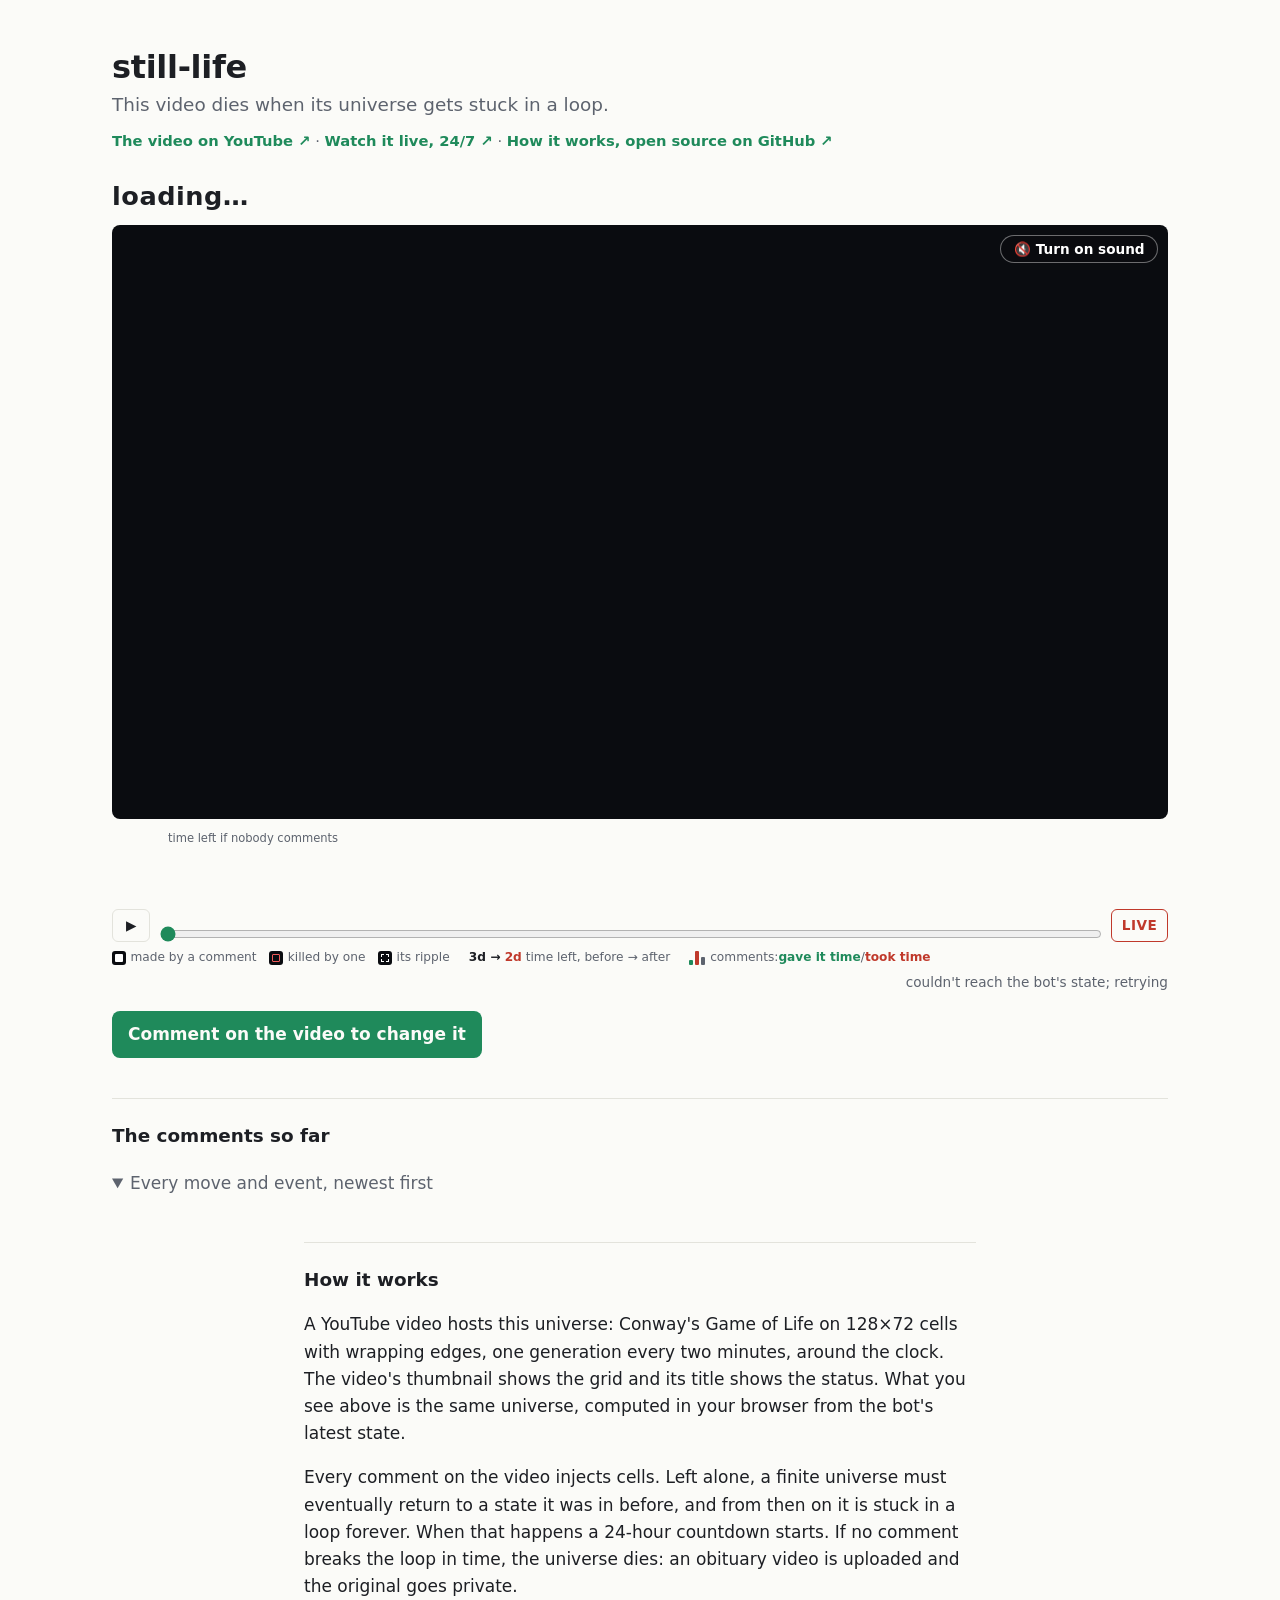
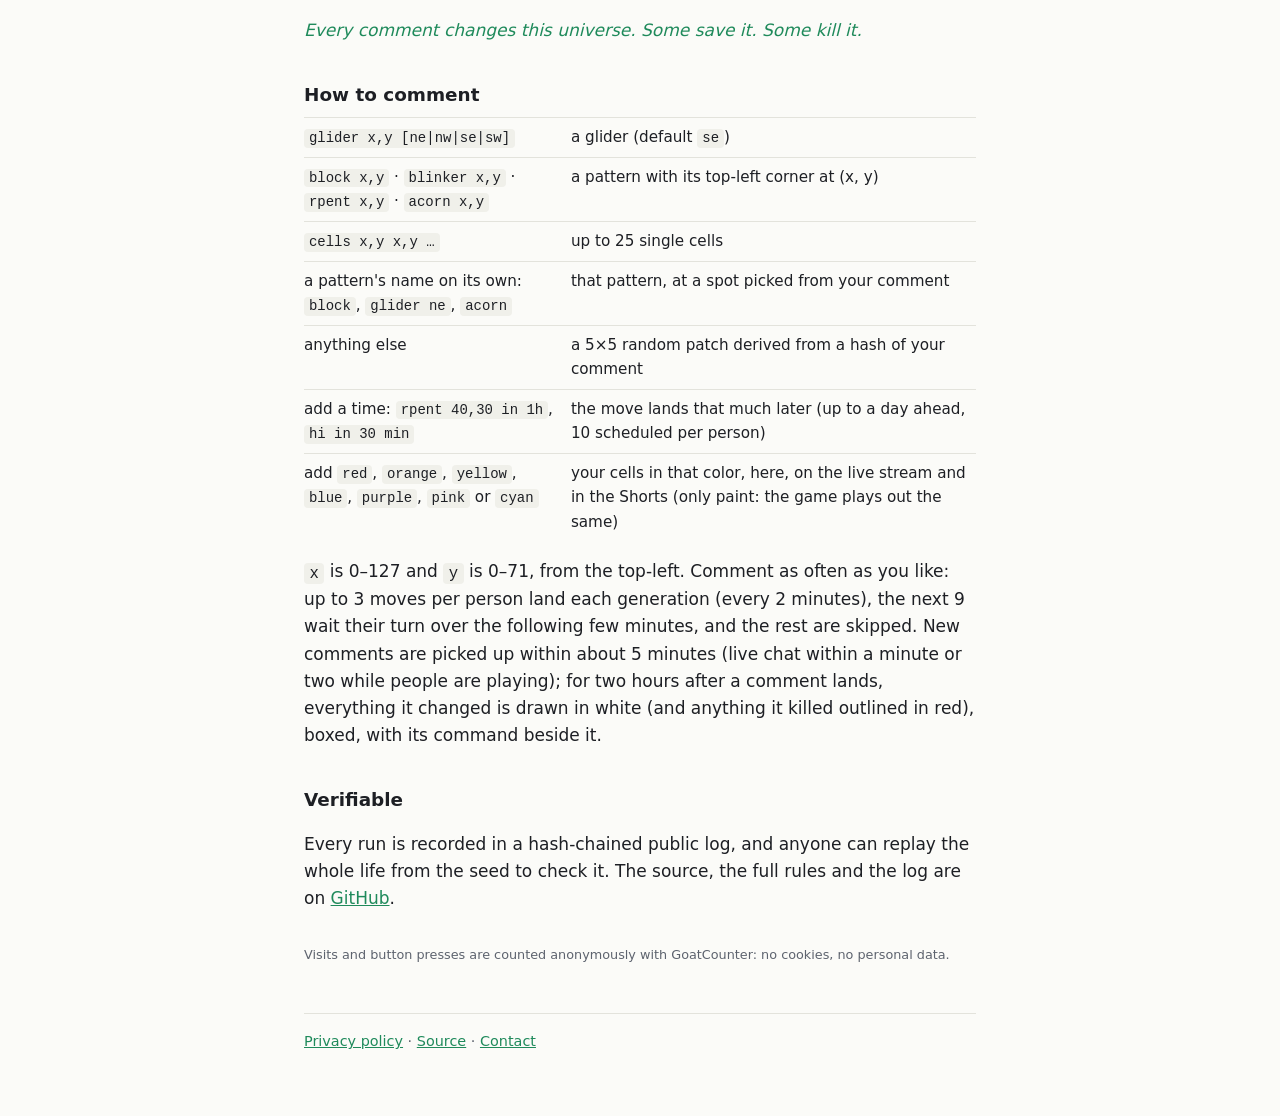
==== docs/index.html @ d2f78eca "Live page: the list follows the slider Looking at the past (scrubbing, playing, or a ?gen= link), th" ====
<!doctype html>
<html lang="en">
<head>
<meta charset="utf-8">
<meta name="viewport" content="width=device-width, initial-scale=1">
<title>still-life</title>
<meta name="description" content="A live Game of Life universe on a YouTube video that dies when it gets stuck in a loop.">
<link rel="stylesheet" href="style.css">
</head>
<body>
<main class="wide">
<h1>still-life</h1>
<p class="lede">This video dies when its universe gets stuck in a loop.</p>
<p class="toplinks"><a href="https://www.youtube.com/watch?v=oFWeLMe4bhI">The video on YouTube ↗</a> · <a href="https://www.youtube.com/channel/UCh9o5dGhiczNcq29QsRZ6pg/live">Watch it live, 24/7 ↗</a> · <a href="https://github.com/davidackerman/still-life">How it works, open source on GitHub ↗</a></p>

<section class="live" aria-label="The universe, live">
  <div class="statusbar">
    <span class="status"><span id="phase" class="phase">loading…</span><span id="left" class="left"></span></span>
    <span id="gen" class="gen"></span>
  </div>
  <div class="boardwrap">
    <canvas id="board" width="1280" height="720" aria-label="The current grid"></canvas>
    <div id="tags" class="tags" aria-live="polite"></div>
    <button id="sound" class="soundbtn" aria-pressed="false">🔇 Turn on sound</button>
  </div>
  <div class="scrub">
    <button id="play" class="iconbtn" aria-label="Play the whole life">▶</button>
    <div class="track">
      <span class="lifelabel">time left if nobody comments</span>
      <canvas id="lifeline" class="lifeline" aria-hidden="true"></canvas>
      <div id="marks" class="marks"></div>
      <input id="slider" type="range" min="0" max="0" value="0" step="1" aria-label="Generation">
    </div>
    <button id="live" class="livebtn on" aria-label="Back to now">LIVE</button>
  </div>
  <div class="legend" aria-label="What the marks mean">
    <span><i class="sw dark"><b class="cell"></b></i>made by a comment</span>
    <span><i class="sw dark"><b class="cell killed"></b></i>killed by one</span>
    <span><i class="sw dark dashed"></i>its ripple</span>
    <span class="sep"><b class="eff-demo">3d → <span class="worse">2d</span></b>&nbsp;time left, before → after</span>
    <span class="sep"><i class="sw bars"><b></b><b></b><b></b></i>comments: <span class="better">gave it time</span> / <span class="worse">took time</span></span>
    <span id="legend-phases" class="sep"></span>
  </div>
  <div class="meta">
    <span id="tick"></span>
    <span id="sync"></span>
  </div>
  <p id="forecast" class="forecast"></p>
  <p id="cta" hidden><a id="video" class="button" href="#">Comment on the video to change it</a></p>
  <p id="checked" class="checked"></p>
</section>

<section class="part">
  <h2>The comments so far</h2>
  <div id="tally" class="tally"></div>
  <details class="history" open>
    <summary>Every move and event, newest first</summary>
    <ol id="events" class="events"></ol>
  </details>
</section>

<div class="narrow part">
<h2>How it works</h2>
<p>A YouTube video hosts this universe: Conway's Game of Life on <span id="size">128×72</span> cells with wrapping edges, one generation every two minutes, around the clock. The video's thumbnail shows the grid and its title shows the status. What you see above is the same universe, computed in your browser from the bot's latest state.</p>
<p>Every comment on the video injects cells. Left alone, a finite universe must eventually return to a state it was in before, and from then on it is stuck in a loop forever. When that happens a 24-hour countdown starts. If no comment breaks the loop in time, the universe dies: an obituary video is uploaded and the original goes private.</p>
<p class="pitch">Every comment changes this universe. Some save it. Some kill it.</p>

<h2>How to comment</h2>
<table>
<tr><td><code>glider x,y [ne|nw|se|sw]</code></td><td>a glider (default <code>se</code>)</td></tr>
<tr><td><code>block x,y</code> · <code>blinker x,y</code> · <code>rpent x,y</code> · <code>acorn x,y</code></td><td>a pattern with its top-left corner at (x, y)</td></tr>
<tr><td><code>cells x,y x,y …</code></td><td>up to 25 single cells</td></tr>
<tr><td>a pattern's name on its own: <code>block</code>, <code>glider ne</code>, <code>acorn</code></td><td>that pattern, at a spot picked from your comment</td></tr>
<tr><td>anything else</td><td>a 5×5 random patch derived from a hash of your comment</td></tr>
<tr><td>add a time: <code>rpent 40,30 in 1h</code>, <code>hi in 30 min</code></td><td>the move lands that much later (up to a day ahead, 10 scheduled per person)</td></tr>
<tr><td>add <code>red</code>, <code>orange</code>, <code>yellow</code>, <code>blue</code>, <code>purple</code>, <code>pink</code> or <code>cyan</code></td><td>your cells in that color, here, on the live stream and in the Shorts (only paint: the game plays out the same)</td></tr>
</table>
<p><code>x</code> is 0–127 and <code>y</code> is 0–71, from the top-left. Comment as often as you like: up to 3 moves per person land each generation (every 2 minutes), the next 9 wait their turn over the following few minutes, and the rest are skipped. New comments are picked up within about 5 minutes (live chat within a minute or two while people are playing); for two hours after a comment lands, everything it changed is drawn in white (and anything it killed outlined in red), boxed, with its command beside it.</p>

<h2>Verifiable</h2>
<p>Every run is recorded in a hash-chained public log, and anyone can replay the whole life from the seed to check it. The source, the full rules and the log are on <a href="https://github.com/davidackerman/still-life">GitHub</a>.</p>

<p id="statsnote" class="statsnote" hidden>Visits and button presses are counted anonymously with GoatCounter: no cookies, no personal data.</p>
<footer>
<a href="privacy.html">Privacy policy</a> · <a href="https://github.com/davidackerman/still-life">Source</a> · <a href="https://github.com/davidackerman/still-life/issues">Contact</a>
</footer>
</div>
</main>

<script src="stats.js"></script>
<script src="life.js"></script>
<script src="history.js"></script>
<script src="sound.js"></script>
<script>
"use strict";
const VIDEO_URL = "https://www.youtube.com/watch?v=oFWeLMe4bhI";
// ?base=... lets a local copy of the page read a test state directory.
const BASE = new URLSearchParams(location.search).get("base")
  || "https://raw.githubusercontent.com/davidackerman/still-life/main/state/";
const COLOR = { ALIVE: "#78e6a0", FLATLINING: "#f05a5a", CONTESTED: "#fac850", DIED: "#7a7a87" };
// The colors a move can paint its cells, by paint index (History.COLORS order), as render.PAINT.
const PAINT = [null, "#f24848", "#ff9632", "#fae13c", "#468cff", "#aa69ff", "#ff6ec8", "#3cdceb"];
let CELL = 10;  // px per cell; smaller on bigger boards (set from the state's shape)
const POLL_MS = 60000, FORECAST_GENS = 30000;

const $ = (id) => document.getElementById(id);
const canvas = $("board"), ctx = canvas.getContext("2d");
let S = null;          // the bot's latest state
let ahead = null;      // {gen, grid}: S stepped forward locally (no comments yet)
let TL = null, logSize = -1;  // the past, rebuilt from the log
let mode = "live", histGen = 0, playing = false, playPos = 0, lastFrame = 0;
let forecastFor = null, syncError = false;
let CHANGES = [];  // [{at, text}]: when the rules or the board's look changed (changes.json)
fetch("changes.json", { cache: "no-store" }).then((r) => r.ok ? r.json() : []).then((c) => {
  CHANGES = Array.isArray(c) ? c : [];
  if (TL) renderEvents();
}).catch(() => {});
const changeGen = (c) => Math.max(0, Math.floor((c.at - S.launch) / S.genSec));

const fmtTime = (epoch) => new Date(epoch * 1000).toLocaleString(undefined,
  { weekday: "short", month: "short", day: "numeric", hour: "numeric", minute: "2-digit" });
const genTime = (g) => S.launch + g * S.genSec;

async function load() {
  const t = Date.now();
  try {
    const [rs, rl] = await Promise.all([fetch(`${BASE}state.json?t=${t}`, { cache: "no-store" }),
                                        fetch(`${BASE}log.jsonl?t=${t}`, { cache: "no-store" })]);
    if (!rs.ok) throw new Error(rs.status);
    const d = await rs.json(), u = d.universe, [h, w] = u.shape;
    CELL = Math.max(4, Math.min(10, Math.floor(1280 / w)));
    if (canvas.width !== w * CELL || canvas.height !== h * CELL) { canvas.width = w * CELL; canvas.height = h * CELL; }
    $("size").textContent = `${w}×${h}`;
    const fresh = !S || S.hash !== u.hash;
    S = {
      h, w, gen: u.generation, phase: u.phase, hash: u.hash,
      deadline: u.deadline_gen, died: u.died_gen, flatGens: u.flatline_gens,
      launch: d.config.launch_time, genSec: d.config.gen_seconds,
      grid: LifeCore.decode(u.grid, h, w),
      highlight: new Set((d.display.highlight || []).map(([x, y]) => y * w + x)),
      videoNames: d.video_names || {},  // where a move came from: "the Day 5 Short"
      seen: (d.comments_seen || {}).total || 0,  // every comment the bot has read, skipped ones too
    };
    if (fresh) { ahead = { gen: S.gen, grid: S.grid }; forecastFor = null; }
    if (rl.ok) {
      const text = await rl.text();
      if (text.length !== logSize) {
        logSize = text.length;
        const heard = TL ? TL.events.length : null;
        TL = new History.Timeline(History.parse(text));
        LIFE = null;
        if (heard !== null && mode === "live") cues(TL.events.slice(heard));
        renderEvents();
      }
    }
    syncError = false;
  } catch (e) {
    syncError = true;
  }
  showSync();
}

// Sound cues for log events: a chime per generation where comments landed, a chord for a rescue.
function cues(events) {
  let g = null;
  for (const e of events) {
    if (e.kind === "comment" && e.changed && e.gen !== g) {
      g = e.gen;
      const at = TL.injections.get(e.gen)?.[0]?.cells?.[0];
      Sound.chime(at ? at[0] : S.w / 2);
    } else if (e.reason === "survived_deadline") {
      Sound.saved();
    }
  }
}

// When the bot last read the comments, so a commenter knows when theirs will show up.
function showSync() {
  $("sync").textContent = syncError ? "couldn't reach the bot's state; retrying"
    : S ? `bot's last state: gen ${S.gen.toLocaleString()}` : "";
  const el = $("checked");
  if (!TL || !TL.checked) { el.textContent = ""; return; }
  const mins = Math.floor(Math.max(0, Date.now() / 1000 - TL.checked) / 60);
  el.textContent = `New comments show up here within about 10 minutes. Last checked ${mins < 1 ? "just now" : `${mins} min ago`}.`;
}

function liveGen() {
  let g = Math.max(S.gen, Math.floor((Date.now() / 1000 - S.launch) / S.genSec));
  if (S.phase === "DIED") g = S.died;
  else if (S.phase === "FLATLINING") g = Math.min(g, S.deadline);
  return g;
}

function gridAt(gen) {
  if (gen < S.gen && TL) return TL.gridAt(gen);
  if (!ahead || ahead.gen > gen) ahead = { gen: S.gen, grid: S.grid };
  if (ahead.paint === undefined && TL) ahead.paint = ahead.gen === S.gen ? livePaint() : null;
  for (let n = 0; ahead.gen < gen && n < 5000; n++) {
    const next = LifeCore.step(ahead.grid, S.h, S.w);
    ahead = { gen: ahead.gen + 1, grid: next, paint: ahead.paint && History.paintStep(ahead.grid, next, ahead.paint, S.h, S.w) };
  }
  return ahead.grid;
}

// The paint on the bot's latest state: the log's replay up to it, if that
// replay is the same board (else none rather than the wrong colors).
function livePaint() {
  const g = TL.gridAt(S.gen);
  if (TL.cur.gen !== S.gen) return null;
  for (let i = 0; i < g.length; i++) if (g[i] !== S.grid[i]) return null;
  return TL.cur.paint;
}

// The tails, as on the stream (life.Trail in the repo): cells that died lately fade
// out over TRAIL_GENS generations, in their own color. Kept along a run of
// consecutive generations; a jump rebuilds them from the generations just before.
const TRAIL_GENS = 6, TRAIL_MAX = 0.30;  // the live board's (life.LIVE_TRAIL): shorter and fainter than the Shorts'
const rgbOf = (hex) => [1, 3, 5].map((i) => parseInt(hex.slice(i, i + 2), 16));
let tails = null;  // {gen, last: Int32Array (the generation each cell was last alive), col: Uint8Array (its paint then)}
function seeTails(gen) {
  const g = gridAt(gen), p = paintAt(gen);
  for (let i = 0; i < g.length; i++) if (g[i]) { tails.last[i] = gen; tails.col[i] = p ? p[i] : 0; }
  tails.gen = gen;
}
function tailsAt(gen) {
  const n = S.h * S.w;
  if (!tails || tails.last.length !== n || gen < tails.gen || gen - tails.gen > 3) {
    tails = { gen: -1, last: new Int32Array(n).fill(-1e9), col: new Uint8Array(n) };
    for (let k = Math.max(0, gen - TRAIL_GENS); k < gen; k++) seeTails(k);
  } else {
    for (let k = tails.gen + 1; k < gen; k++) seeTails(k);
  }
  seeTails(gen);
  return tails;
}

// The colors people gave their cells at `gen` (per cell: 0 none, else a PAINT index), or null.
function paintAt(gen) {
  if (gen < S.gen && TL) return TL.paintAt(gen);
  gridAt(gen);
  return ahead.paint || null;
}

function statusAt(gen) {
  if (gen >= S.gen || !TL) {
    const died = S.phase === "FLATLINING" && gen >= S.deadline;
    return { phase: died ? "DIED" : S.phase, deadline: S.deadline, died: died ? S.deadline : S.died };
  }
  return TL.phaseAt(gen);
}

// How long it had left at `gen` if nobody commented, from a forecast (null = beyond it).
function lifeLeft(stuck, gen, horizon) {
  if (stuck == null) return `${Math.floor((horizon + S.flatGens) * S.genSec / 86400)}d+`;
  return fmtSpan(Math.max(0, (stuck + S.flatGens - gen) * S.genSec));
}
function fmtSpan(secs) {  // "3d 5h", "14h", "2h 05m", "45m" (as in the pinned comment)
  const d = Math.floor(secs / 86400), h = Math.floor((secs % 86400) / 3600), m = Math.floor((secs % 3600) / 60);
  if (d) return `${d}d ${h}h`;
  if (h >= 3) return `${h}h`;
  return h ? `${h}h ${String(m).padStart(2, "0")}m` : `${m}m`;
}
// What a comment did to its lifespan: {text, cls} or null.
function effectOf(c, short) {
  const f = c.effect;
  if (!f) return null;
  const b = lifeLeft(f.before, c.gen, f.horizon), a = lifeLeft(f.after, c.gen, f.horizon);
  const longer = f.after == null ? f.before != null : f.before != null && f.after > f.before;
  const shorter = f.before == null ? f.after != null : f.after != null && f.after < f.before;
  if (a === b) return { text: `still ${a}`, cls: "" };
  return { text: `${b} → ${a}`, cls: longer ? "better" : shorter ? "worse" : "" };
}

// A pattern can straddle the wrapping edge (glider 64,71 nw also has cells at the
// top): ring its biggest connected-across-the-edge part.
function mainPiece(cells) {
  const [x0, y0] = cells[0], { w, h } = S, parts = new Map();
  for (const [x, y] of cells) {
    const ux = x0 + ((x - x0 + w / 2 + w) % w) - w / 2, uy = y0 + ((y - y0 + h / 2 + h) % h) - h / 2;
    const k = `${Math.floor(ux / w)},${Math.floor(uy / h)}`;
    if (!parts.has(k)) parts.set(k, []);
    parts.get(k).push([x, y]);
  }
  return [...parts.values()].sort((a, b) => b.length - a.length)[0];
}

// ---------------------------------------------------------------- ripples
// What recent comments actually did: the page replays the universe a second
// time as if the comments that landed at a generation never happened, and
// compares. Cells alive only because of them are drawn white, cells they killed
// get a red outline, and a box follows the difference as it moves, spreads or
// fizzles out. Comments that landed in the same generation share one ripple.
const RIPPLE_GENS = 60, RIPPLE_MAX = 3;  // for 2 hours (60 generations); at most 3 at once

// Groups of comments that landed in the last RIPPLE_GENS generations, newest first.
function groupsNear(gen) {
  const out = [];
  if (!TL) return out;
  for (let g = Math.min(gen, TL.lastGen); g >= Math.max(0, gen - RIPPLE_GENS) && out.length < RIPPLE_MAX; g--) {
    const list = TL.injections.get(g);
    if (list && list.length) out.push({ gen: g, list });
  }
  return out;
}

function ripplesAt(gen, actual) {
  const { w, h } = S, out = [];
  for (const grp of groupsNear(gen)) {
    const cf = TL.without(grp.gen, gen), born = [], killed = [];
    for (let i = 0; i < actual.length; i++) {
      if (actual[i] && !cf[i]) born.push(i);
      else if (!actual[i] && cf[i]) killed.push(i);
    }
    // the landing spot, and the difference's extent around it (wrapping edges)
    const piece = mainPiece(grp.list[0].cells);
    const cx = piece.reduce((s, p) => s + p[0], 0) / piece.length, cy = piece.reduce((s, p) => s + p[1], 0) / piece.length;
    let x0 = Infinity, x1 = -Infinity, y0 = Infinity, y1 = -Infinity;
    for (const i of born.concat(killed)) {
      const dx = ((((i % w) - cx + w / 2) % w) + w) % w - w / 2, dy = (((Math.floor(i / w) - cy + h / 2) % h) + h) % h - h / 2;
      x0 = Math.min(x0, dx); x1 = Math.max(x1, dx); y0 = Math.min(y0, dy); y1 = Math.max(y1, dy);
    }
    const n = born.length + killed.length;
    // One comment gets a box that follows its effect. Several that landed together
    // (often far apart) just show their cells: one box around them all says nothing.
    const single = grp.list.length === 1;
    const spread = single && n && (x1 - x0 > w * 0.45 || y1 - y0 > h * 0.45);
    out.push({ grp, born, killed, cx, cy, n, spread, box: single && n ? { x0: cx + x0, x1: cx + x1, y0: cy + y0, y1: cy + y1 } : null,
               fade: 1 - 0.7 * (gen - grp.gen) / RIPPLE_GENS });
  }
  return out;
}

function rippleLabel(r) {
  const list = r.grp.list;
  const first = list.find((e) => e.effect), last = [...list].reverse().find((e) => e.effect);
  const eff = first ? effectOf({ gen: r.grp.gen, effect: { ...first.effect, after: last.effect.after } }) : null;
  const what = list.length === 1 ? list[0].command : `${list.length} comments`;
  const status = !r.n ? " · no trace left" : r.spread ? " · rippling across the board" : "";
  return { what, eff, status };
}

function drawRipples(rips) {
  const box = $("tags"), scale = (box.clientWidth || canvas.width) / canvas.width;
  box.textContent = "";
  const placed = [];
  for (const r of rips) {
    ctx.save();
    ctx.globalAlpha = r.fade;
    ctx.strokeStyle = "rgba(240, 90, 90, 0.9)"; ctx.lineWidth = Math.max(1, CELL * 0.15);
    for (const i of r.killed) ctx.strokeRect((i % S.w) * CELL + 1.5, Math.floor(i / S.w) * CELL + 1.5, CELL - 3, CELL - 3);
    let ax = (r.cx + 0.5) * CELL, ay = (r.cy + 0.5) * CELL, below = true;
    if (r.box && !r.spread) {
      const pad = 1.2 * CELL;
      const bx = r.box.x0 * CELL - pad, by = r.box.y0 * CELL - pad;
      const bw = (r.box.x1 - r.box.x0 + 1) * CELL + 2 * pad, bh = (r.box.y1 - r.box.y0 + 1) * CELL + 2 * pad;
      ctx.strokeStyle = "rgba(255, 255, 255, 0.85)"; ctx.lineWidth = Math.max(1.5, CELL * 0.22);
      ctx.setLineDash([CELL * 0.8, CELL * 0.5]);
      ctx.beginPath(); ctx.roundRect ? ctx.roundRect(bx, by, bw, bh, CELL) : ctx.rect(bx, by, bw, bh); ctx.stroke();
      below = by + bh < canvas.height * 0.75;
      ax = bx + bw / 2; ay = below ? by + bh : by;
    }
    ctx.restore();
    // the label, kept clear of the others
    const { what, eff, status } = rippleLabel(r);
    const tag = document.createElement("span");
    tag.className = "tag" + (below ? " below" : " above");
    tag.style.opacity = Math.max(0.35, r.fade).toFixed(2);
    tag.textContent = what;
    if (eff) { const e = document.createElement("span"); e.className = `eff ${eff.cls}`; e.textContent = ` · ${eff.text}`; tag.appendChild(e); }
    if (status) { const e = document.createElement("span"); e.className = "eff gone"; e.textContent = status; tag.appendChild(e); }
    tag.title = `landed at gen ${r.grp.gen.toLocaleString()}`;
    tag.style.left = `${Math.min(Math.max(ax, canvas.width * 0.14), canvas.width * 0.86) * scale}px`;
    tag.style.top = `${ay * scale}px`;
    box.appendChild(tag);
    if (tag.getBoundingClientRect) {
      for (let tries = 0; tries < 6; tries++) {
        const a = tag.getBoundingClientRect();
        const hit = placed.find((b) => a.left < b.right && b.left < a.right && a.top < b.bottom && b.top < a.bottom);
        if (!hit) break;
        tag.style.top = `${parseFloat(tag.style.top) + (below ? 1 : -1) * (hit.bottom - hit.top + 4)}px`;
      }
      placed.push(tag.getBoundingClientRect());
    }
  }
}

function draw(gen) {
  const { h, w } = S, g = gridAt(gen), st = statusAt(gen);
  const paint = st.phase === "DIED" ? null : paintAt(gen);  // a dead universe is grey, paint and all
  const T = st.phase === "DIED" ? null : tailsAt(gen);
  const frac = mode === "live" ? Math.min(0.999, Math.max(0, (Date.now() / 1000 - genTime(gen)) / S.genSec)) : 0;
  Sound.frame(gen, g, w, h, st.phase);
  const rips = ripplesAt(gen, g), lit = new Set();
  for (const r of rips) for (const i of r.born) lit.add(i);
  ctx.fillStyle = "#16191f"; ctx.fillRect(0, 0, canvas.width, canvas.height);
  ctx.fillStyle = "#0a0c10";
  for (let y = 0; y < h; y++) for (let x = 0; x < w; x++) ctx.fillRect(x * CELL + 1, y * CELL + 1, CELL - 2, CELL - 2);
  if (T) {  // the tails, under the living cells; the newest fade on through the generation
    const base = rgbOf(COLOR[st.phase]);
    for (let i = 0; i < g.length; i++) {
      if (g[i]) continue;
      const d = gen - T.last[i] + frac;
      if (d < 1 || d > TRAIL_GENS + 1) continue;
      const a = TRAIL_MAX * Math.pow(Math.max(0, 1 - (d - 1) / TRAIL_GENS), 1.6);
      if (a < 0.004) continue;
      const c = T.col[i] ? rgbOf(PAINT[T.col[i]]) : base;
      ctx.fillStyle = `rgba(${c[0]}, ${c[1]}, ${c[2]}, ${a.toFixed(3)})`;
      ctx.fillRect((i % w) * CELL + 1, Math.floor(i / w) * CELL + 1, CELL - 2, CELL - 2);
    }
  }
  for (let y = 0; y < h; y++) for (let x = 0; x < w; x++) {
    const i = y * w + x;
    if (!g[i]) continue;
    ctx.fillStyle = paint && paint[i] ? PAINT[paint[i]] : lit.has(i) ? "#ffffff" : COLOR[st.phase];
    ctx.fillRect(x * CELL + 1, y * CELL + 1, CELL - 2, CELL - 2);
  }
  drawRipples(rips);
  const ph = $("phase");
  ph.textContent = st.phase; ph.style.color = `var(--${st.phase})`;
  const left = lifeAt(gen);
  $("left").textContent = left == null || st.phase === "DIED" ? ""
    : !isFinite(left) ? "weeks left"
    : st.phase === "ALIVE" ? `${fmtSpan(left)} left`
    : st.phase === "FLATLINING" ? `dies in ${fmtSpan(left)}` : `decided in ${fmtSpan(left)}`;
  let right = st.phase === "DIED" ? `died at gen ${(st.died ?? gen).toLocaleString()}` : `Gen ${gen.toLocaleString()}`;
  if (mode !== "live") {  // the past: when, and how long ago (press LIVE to come back)
    const ago = Date.now() / 1000 - genTime(gen);
    right += ` · ${fmtTime(genTime(gen))}${ago >= 60 ? ` · ${fmtSpan(ago)} ago` : ""}`;
  }
  $("gen").textContent = right;
}

// ---------------------------------------------------------------- lifeline
// Time left if nobody comments, across the whole life: it runs down two minutes
// per generation and jumps wherever a comment changed the forecast (the bot's
// logged effects). Drawn above the slider, on the same scale.
let LIFE = null;  // {steps: [{gen, stuck}], phaseGens}, from the log
let lifeBase = null;  // the drawn curve, cached
const lifeCanvas = $("lifeline"), lctx = lifeCanvas.getContext("2d");

function lifeSteps() {
  const steps = [], phaseGens = [];
  for (const e of TL.events) {
    if (e.kind === "phase") phaseGens.push(e.gen);
    else if (e.effect) {
      if (!steps.length) steps.push({ gen: 0, stuck: e.effect.before });
      steps.push({ gen: e.gen, stuck: e.effect.after });
    }
  }
  return { steps, phaseGens };
}

// Seconds left at `gen` if nobody comments after it (Infinity: beyond the forecast; null: unknown).
function lifeAt(gen) {
  const st = statusAt(gen);
  if (st.phase === "DIED") return 0;
  if (st.phase !== "ALIVE") return st.deadline != null ? Math.max(0, st.deadline - gen) * S.genSec : null;
  if (!TL) return null;
  LIFE = LIFE || lifeSteps();
  let s = null;
  for (const x of LIFE.steps) { if (x.gen > gen) break; s = x; }
  if (!s || LIFE.phaseGens.some((p) => p > s.gen && p <= gen)) return null;  // a phase change made it stale
  if (s.stuck == null) return Infinity;
  return Math.max(0, s.stuck + S.flatGens - gen) * S.genSec;
}

const cssVar = (name) => getComputedStyle(document.documentElement).getPropertyValue(name).trim();

function lifeImage(end) {
  const dpr = window.devicePixelRatio || 1;
  const W = Math.max(1, Math.round(lifeCanvas.clientWidth * dpr)), H = Math.max(1, Math.round(lifeCanvas.clientHeight * dpr));
  const dark = window.matchMedia && matchMedia("(prefers-color-scheme: dark)").matches;
  const key = `${logSize}|${end}|${W}|${H}|${S.hash}|${dark}`;
  if (lifeBase && lifeBase.key === key) return lifeBase;
  const img = document.createElement("canvas");
  img.width = W; img.height = H;
  const c = img.getContext("2d"), vals = [], phases = [];
  for (let x = 0; x < W; x++) {
    const g = Math.round((x / Math.max(1, W - 1)) * end);
    vals.push(lifeAt(g)); phases.push(statusAt(g).phase);
  }
  // the scale fits most of the line; a rare spike runs off the top instead of squashing the rest
  const finite = vals.filter((v) => v != null && isFinite(v)).sort((a, b) => a - b);
  const typical = finite.length ? finite[Math.floor(0.95 * (finite.length - 1))] : 0;
  const days = Math.max(3, Math.ceil(typical / 86400)), ymax = days * 86400, top = 3 * dpr;
  const y = (v) => H - 1 - (Math.min(v, ymax) / ymax) * (H - 1 - top);
  c.strokeStyle = cssVar("--rule"); c.lineWidth = 1;
  for (let d = 0; d <= days; d++) {  // a faint line per day
    const yy = Math.round(y(d * 86400)) + 0.5;
    c.beginPath(); c.moveTo(0, yy); c.lineTo(W, yy); c.stroke();
  }
  const color = { ALIVE: cssVar("--ALIVE"), FLATLINING: cssVar("--FLATLINING"), CONTESTED: cssVar("--CONTESTED"), DIED: cssVar("--DIED") };
  const fall = (end / Math.max(1, W - 1)) * S.genSec * 4 + 600;  // more than this between columns is a comment's jump
  c.lineWidth = 2 * dpr; c.lineCap = "round";
  for (let x = 0; x < W; x++) {
    const v = vals[x];
    if (v == null) continue;
    c.globalAlpha = 0.14; c.fillStyle = color[phases[x]]; c.fillRect(x, y(v), 1, H - y(v));
    c.globalAlpha = 1;
    const p = vals[x - 1];
    if (x && p != null) {
      c.strokeStyle = v - p < -fall ? color.FLATLINING : color[phases[x]];  // a drop is red
      c.beginPath(); c.moveTo(x - 1, y(p)); c.lineTo(x, y(v)); c.stroke();
    }
  }
  // the scale, on the left: the top line, the middle, and zero
  c.font = `${10 * dpr}px system-ui, -apple-system, "Segoe UI", sans-serif`;
  c.textBaseline = "middle"; c.lineJoin = "round";
  for (const d of new Set([days, Math.round(days / 2), 0])) {
    const label = d ? `${d}d` : "0", yy = Math.min(Math.max(y(d * 86400), 6 * dpr), H - 6 * dpr);
    c.strokeStyle = cssVar("--bg"); c.lineWidth = 3 * dpr; c.strokeText(label, 2 * dpr, yy);
    c.fillStyle = cssVar("--muted"); c.fillText(label, 2 * dpr, yy);
  }
  lifeBase = { key, img, vals, y };
  return lifeBase;
}

// The part already played is solid, the rest faint, with a cursor at `gen`.
function drawLifeline(gen, end) {
  if (!S || !TL || !lifeCanvas.clientWidth) return;
  const b = lifeImage(end), W = b.img.width, H = b.img.height;
  if (lifeCanvas.width !== W || lifeCanvas.height !== H) { lifeCanvas.width = W; lifeCanvas.height = H; }
  const cx = Math.round((Math.min(gen, end) / Math.max(1, end)) * (W - 1));
  lctx.clearRect(0, 0, W, H);
  lctx.globalAlpha = 0.3; lctx.drawImage(b.img, 0, 0); lctx.globalAlpha = 1;
  lctx.save(); lctx.beginPath(); lctx.rect(0, 0, cx + 1, H); lctx.clip(); lctx.drawImage(b.img, 0, 0); lctx.restore();
  const v = b.vals[cx], dpr = window.devicePixelRatio || 1;
  lctx.strokeStyle = cssVar("--muted"); lctx.lineWidth = dpr;
  lctx.beginPath(); lctx.moveTo(cx + 0.5, 0); lctx.lineTo(cx + 0.5, H); lctx.stroke();
  if (v != null) {  // a dot on the curve, and how much time that is
    const dx = Math.min(Math.max(cx, 4 * dpr), W - 4 * dpr), dy = b.y(v);
    lctx.fillStyle = cssVar("--fg");
    lctx.beginPath(); lctx.arc(dx, dy, 3.5 * dpr, 0, 2 * Math.PI); lctx.fill();
    const text = isFinite(v) ? `${fmtSpan(v)} left` : "weeks left";
    lctx.font = `600 ${11 * dpr}px system-ui, -apple-system, "Segoe UI", sans-serif`;
    lctx.textBaseline = "middle"; lctx.lineJoin = "round";
    const tw = lctx.measureText(text).width || 0, right = dx + 8 * dpr + tw < W;
    const tx = right ? dx + 8 * dpr : dx - 8 * dpr - tw, ty = Math.min(Math.max(dy - 9 * dpr, 7 * dpr), H - 7 * dpr);
    lctx.strokeStyle = cssVar("--bg"); lctx.lineWidth = 4 * dpr; lctx.strokeText(text, tx, ty);
    lctx.fillText(text, tx, ty);
  }
}
lifeCanvas.addEventListener("click", (e) => {
  const r = lifeCanvas.getBoundingClientRect();
  if (S && r.width) jump(Math.round(Math.min(1, Math.max(0, (e.clientX - r.left) / r.width)) * liveGen()));
});

// ---------------------------------------------------------------- scrubber
function setMode(m) {
  mode = m;
  $("live").classList.toggle("on", m === "live");
  if (m === "live") setPlaying(false);
}
function setPlaying(p) {
  playing = p;
  $("play").textContent = p ? "❚❚" : "▶";
  $("play").setAttribute("aria-label", p ? "Pause" : "Play the whole life");
  lastFrame = performance.now();
}
function jump(gen) {  // a move or a mark: like a chapter in a video, it plays on from there if it was playing
  Stats.track("jump");
  const keep = playing;
  setMode("history"); histGen = gen;
  if (keep) playPos = gen; else setPlaying(false);
  render();
}

// The slider works like a video player's: drag it while it plays and the board
// follows the drag, then plays on from where you let go (a click on the track,
// or an arrow key, seeks and plays on too).
let resume = false, raf = 0;  // it was playing when the drag began; the pending frame
function startPlaying() { setPlaying(true); if (!raf) raf = requestAnimationFrame(playFrame); }
function resumePlay() { if (resume) { resume = false; playPos = histGen; startPlaying(); } }
$("slider").addEventListener("pointerdown", () => { if (playing) { resume = true; setPlaying(false); } });
$("slider").addEventListener("input", (e) => {
  Stats.track("scrub");
  const seek = playing;  // a key press while it plays
  setMode("history"); histGen = +e.target.value;
  if (seek) playPos = histGen; else setPlaying(false);
  render();
});
for (const ev of ["change", "pointerup", "pointercancel"]) $("slider").addEventListener(ev, resumePlay);  // let go
$("live").addEventListener("click", () => { setMode("live"); render(); });
$("play").addEventListener("click", () => {
  Stats.track("play");
  if (playing) return setPlaying(false);
  if (mode === "live" || histGen >= liveGen()) histGen = 0;
  setMode("history"); playPos = histGen; startPlaying();
});

function playFrame(now) {
  raf = 0;
  if (!playing) return;
  const end = liveGen();
  const speed = Math.max(15, end / 45);  // whole life in about 45 s
  playPos += speed * (now - lastFrame) / 1000;
  lastFrame = now;
  const was = histGen;
  histGen = Math.min(end, Math.floor(playPos));
  if (TL) cues(TL.events.filter((e) => e.gen > was && e.gen <= histGen));
  render();
  if (histGen >= end) { setMode("live"); render(); return; }
  raf = requestAnimationFrame(playFrame);
}

const SLICES = 120;  // comments are drawn as a density strip: one bar per slice of the life
const PHASE_FLAG = {  // timeline flags for phase changes, and their legend text
  cycle_detected: ["🔁", "stuck in a loop"], new_cycle: ["🔁", "stuck in a loop"], reentered_cycle: ["🔁", "stuck in a loop"],
  injection: ["💥", "a comment broke the loop"], survived_deadline: ["🫀", "saved"], DIED: ["⚫", "died"],
};
function renderMarks() {
  const end = Math.max(1, liveGen()), box = $("marks");
  box.textContent = "";
  if (!TL) return;
  const slices = new Map();  // slice -> {first, last, n, delta}
  for (const e of TL.events) {
    if (e.kind !== "comment") continue;
    const k = Math.min(SLICES - 1, Math.floor((SLICES * e.gen) / end));
    const s = slices.get(k) || { first: e.gen, last: e.gen, n: 0, delta: 0 };
    s.last = e.gen; s.n++;
    const f = e.effect;  // what it did to the lifespan (null: beyond the forecast)
    if (f) s.delta += (f.after ?? f.before + f.horizon) - (f.before ?? f.after + f.horizon);
    slices.set(k, s);
  }
  const most = Math.max(1, ...[...slices.values()].map((s) => s.n));
  for (const [k, s] of slices) {
    const b = document.createElement("button");
    b.className = "mark comment" + (s.delta > 0 ? " better" : s.delta < 0 ? " worse" : "");
    b.style.left = `${(100 * (k + 0.5)) / SLICES}%`;
    b.style.height = `${0.3 + 0.7 * Math.log2(1 + s.n) / Math.log2(1 + most)}rem`;
    const span = s.first === s.last ? `gen ${s.first.toLocaleString()}` : `gen ${s.first.toLocaleString()}–${s.last.toLocaleString()}`;
    const did = s.delta > 0 ? ", lengthening its life" : s.delta < 0 ? ", shortening its life" : "";
    b.title = `${s.n} comment${s.n === 1 ? "" : "s"} · ${span}${did}`;
    b.setAttribute("aria-label", b.title);
    b.addEventListener("click", () => jump(s.first));
    box.appendChild(b);
  }
  const seen = new Map();  // emoji -> legend text, once each
  for (const e of TL.events) {  // phase changes: emoji flags above the track
    if (e.kind === "comment") continue;
    const flag = PHASE_FLAG[e.reason] || PHASE_FLAG[e.to];
    if (!flag) continue;
    seen.set(flag[0], flag[1]);
    const b = document.createElement("button");
    b.className = "flag";
    b.textContent = flag[0];
    b.style.left = `${(100 * e.gen) / end}%`;
    b.title = `gen ${e.gen.toLocaleString()}: ${describe(e)}`;
    b.setAttribute("aria-label", b.title);
    b.addEventListener("click", () => jump(e.gen));
    box.appendChild(b);
  }
  for (const c of CHANGES) {  // what changed when: new rules and features
    const g = changeGen(c);
    if (g > end) continue;
    seen.set("✨", "something new");
    const b = document.createElement("button");
    b.className = "flag";
    b.textContent = "✨";
    b.style.left = `${(100 * g) / end}%`;
    b.title = `${fmtTime(c.at)} · gen ${g.toLocaleString()}: new: ${c.text}`;
    b.setAttribute("aria-label", b.title);
    b.addEventListener("click", () => jump(g));
    box.appendChild(b);
  }
  const lp = $("legend-phases");
  lp.textContent = [...seen].map(([f, t]) => `${f} ${t}`).join("   ");  // only flags that exist
  lp.hidden = !seen.size;
}

// Where a move came from: the live chat or one of our videos (moves logged from Nov 12 on).
function source(e) {
  if (!e.via) return "";
  return " · from " + (e.via === "chat" ? "the live chat" : (S && S.videoNames[e.via]) || "a video");
}

function describe(e) {
  if (e.kind === "comment") {
    if (!e.changed) return `a comment changed nothing (${e.command})${source(e)}`;
    const eff = effectOf(e, false);
    return `a comment landed: ${e.command}` + (eff ? ` · time it had left: ${eff.text}` : "") + source(e);
  }
  return ({
    cycle_detected: "stuck in a loop; the 24-hour countdown started",
    new_cycle: "fell into a new loop; the countdown restarted",
    reentered_cycle: "fell back into the same loop; the countdown kept running",
    injection: "a comment broke the loop; it can't die until the deadline",
    survived_deadline: "saved: still changing when the countdown ran out",
    deadline: "died",
  })[e.reason] || e.to;
}

// Several comments landing in the same generation share one line, expandable.
function burstText(list) {
  const eff = effectOf({ gen: list[0].gen, effect: list[0].effect &&
    { ...list[0].effect, after: (list.filter((e) => e.effect).pop() || list[0]).effect.after } }, false);
  return `${list.length} comments landed` + (eff ? ` · time it had left: ${eff.text}` : "");
}

// "41 comments so far: 26 random patches · 8 gliders · ... · 18 gave it time, 21 took time"
const KIND = { random: ["random patch", "random patches"], glider: ["glider", "gliders"], acorn: ["acorn", "acorns"],
  rpent: ["R-pentomino", "R-pentominoes"], block: ["block", "blocks"], blinker: ["blinker", "blinkers"],
  cells: ["set of cells", "sets of cells"] };
function renderTally() {
  const comments = TL.events.filter((e) => e.kind === "comment");
  const el = $("tally");
  if (!comments.length) { el.textContent = "No comments yet. Be the first!"; return; }
  const kinds = new Map();
  let gave = 0, took = 0;
  for (const e of comments) {
    const k = e.command.split(" ")[0];
    kinds.set(k, (kinds.get(k) || 0) + 1);
    const f = e.effect;
    if (!f) continue;
    const before = f.before ?? Infinity, after = f.after ?? Infinity;
    if (after > before) gave++; else if (after < before) took++;
  }
  const parts = [...kinds].sort((a, b) => b[1] - a[1]).map(([k, n]) => {  // each with a little film of what it does
    const span = document.createElement("span");
    span.className = "kind";
    span.append(filmChip(k), `${n} ${(KIND[k] || [k, k + "s"])[n === 1 ? 0 : 1]}`);
    return span;
  });
  el.textContent = "";
  const line = (cls, ...kids) => { const d = document.createElement("div"); d.className = cls; d.append(...kids); return d; };
  const b = document.createElement("b"), skipped = document.createElement("span");
  const n = comments.length, seen = S && S.seen > n ? S.seen : 0;  // the log has the moves; the bot counts the rest
  b.textContent = seen ? `${seen} comments so far, ${n} moves` : `${n} comment${n === 1 ? "" : "s"} so far`;
  skipped.className = "muted";
  if (seen) skipped.textContent = ` (${seen - n} went over 3 per person every 2 minutes)`;
  const better = document.createElement("span"), worse = document.createElement("span");
  better.className = "better"; better.textContent = `${gave} gave it time`;
  worse.className = "worse"; worse.textContent = `${took} took time`;
  el.append(line("tally-head", b, skipped),                                     // how many
            line("tally-kinds", ...parts.flatMap((p, i) => (i ? [" · ", p] : [p]))),  // of what
            line("tally-effect", better, ", ", worse));                        // and what they did
}

// The little films of what each kind of move does (History.film: the stream's
// legend films), looping together at 4 generations a second.
const FILM_OF = { random: "random", glider: "glider_se", acorn: "acorn", rpent: "rpent", block: "block", blinker: "blinker",
  cells: "cells" };
function filmChip(kind) {
  const c = document.createElement("canvas"), px = 3 * Math.max(1, Math.round(window.devicePixelRatio || 1));
  c.className = "film";
  c.dataset.film = FILM_OF[kind] || "random";
  c.dataset.px = px;
  c.width = c.height = 9 * px;
  c.setAttribute("aria-hidden", "true");
  drawFilm(c, Math.floor(Date.now() / 250));
  return c;
}
function drawFilm(c, k) {
  const frames = History.film(c.dataset.film, 9), f = frames[k % frames.length], px = +c.dataset.px, x = c.getContext("2d");
  x.fillStyle = "#0a0c10"; x.fillRect(0, 0, c.width, c.height);
  x.fillStyle = COLOR.ALIVE;
  for (let i = 0; i < f.length; i++) if (f[i]) x.fillRect((i % 9) * px, Math.floor(i / 9) * px, px - 1, px - 1);
}
if (!matchMedia("(prefers-reduced-motion: reduce)").matches) {
  setInterval(() => { const k = Math.floor(Date.now() / 250); for (const c of document.querySelectorAll("canvas.film")) drawFilm(c, k); }, 250);
}

function renderEvents() {
  renderTally();
  const ol = $("events");
  ol.textContent = "";
  const items = [{ gen: 0, text: "born: an acorn, seven living cells" }];
  for (let i = 0; i < TL.events.length; i++) {
    const e = TL.events[i];
    if (e.kind === "comment") {
      const same = [];
      while (i < TL.events.length && TL.events[i].kind === "comment" && TL.events[i].gen === e.gen) same.push(TL.events[i++]);
      i--;
      items.push(same.length > 3 ? { gen: e.gen, text: burstText(same), parts: same.map(describe) }
                                 : same.map((x) => ({ gen: x.gen, text: describe(x) })));
    } else {
      items.push({ gen: e.gen, text: describe(e) });
    }
  }
  for (const c of S ? CHANGES : []) items.push({ gen: changeGen(c), text: `✨ new: ${c.text}`, at: c.at });
  const all = items.flat().sort((a, b) => a.gen - b.gen || (a.at ? 1 : 0) - (b.at ? 1 : 0));
  logItems = [];  // newest first: [{gen, li}], for following the slider (markLog)
  logAt = undefined;
  for (const it of all.reverse()) {
    const li = document.createElement("li");
    logItems.push({ gen: it.gen, li });
    const a = document.createElement("a");
    a.href = "#board";
    a.textContent = `${fmtTime(genTime(it.gen))} · gen ${it.gen.toLocaleString()}`;
    a.addEventListener("click", (ev) => { ev.preventDefault(); jump(it.gen); });
    if (it.parts) {
      const d = document.createElement("details"), s = document.createElement("summary"), ul = document.createElement("ul");
      s.textContent = it.text;
      for (const p of it.parts) { const x = document.createElement("li"); x.textContent = p; ul.appendChild(x); }
      d.append(s, ul);
      li.append(a, " — ", d);
    } else {
      li.append(a, ` — ${it.text}`);
    }
    ol.appendChild(li);
  }
  renderMarks();
}

// ---------------------------------------------------------------- loop
// The list follows the slider: looking at the past, the latest entry at or
// before that moment is marked and scrolled into view (inside the list only);
// live, the list rests at its newest.
let logItems = [], logAt;
function markLog(gen, live) {
  let k = -1;
  if (!live) {  // logItems is newest first: the first at or before gen
    let lo = 0, hi = logItems.length;
    while (lo < hi) { const m = (lo + hi) >> 1; if (logItems[m].gen > gen) lo = m + 1; else hi = m; }
    k = lo < logItems.length ? lo : -1;
  }
  if (k === logAt) return;
  if (logAt !== undefined && logAt >= 0 && logItems[logAt]) logItems[logAt].li.classList.remove("here");
  logAt = k;
  const ol = $("events");
  if (k < 0) { if (live) ol.scrollTop = 0; return; }
  const li = logItems[k].li;
  li.classList.add("here");
  ol.scrollTop = Math.max(0, li.offsetTop - ol.clientHeight / 3);  // (the list is the offset parent)
}

function render() {
  if (!S) return;
  const end = liveGen(), gen = mode === "live" ? end : Math.min(histGen, end);
  const sl = $("slider");
  sl.max = end; sl.value = gen;
  markLog(gen, mode === "live");
  draw(gen);
  drawLifeline(gen, end);
  showSync();
  if (mode !== "live") {
    $("tick").textContent = "viewing the past · LIVE returns to now";
  } else if (S.phase === "DIED" || (S.phase === "FLATLINING" && gen >= S.deadline)) {
    $("tick").textContent = "";
  } else {
    const next = Math.ceil(genTime(gen + 1) - Date.now() / 1000);
    $("tick").textContent = next >= 0 && next <= S.genSec ? `next generation in ${next} s` : "";
  }
  forecast();
}

function forecast() {
  if (forecastFor === S.hash) return;
  forecastFor = S.hash;
  const f = $("forecast");
  if (S.phase === "DIED") {
    f.textContent = `This universe died at generation ${S.died.toLocaleString()}, on ${fmtTime(genTime(S.died))}.`;
  } else if (S.phase === "FLATLINING") {
    f.textContent = `It is stuck in a loop. Unless a comment breaks it, it dies on ${fmtTime(genTime(S.deadline))}.`;
  } else if (S.phase === "CONTESTED") {
    f.textContent = `A comment broke the loop, and it can't die right now. If it is still changing on ${fmtTime(genTime(S.deadline))}, it lives; if it falls back into the old loop, it dies then.`;
  } else {
    f.textContent = "Working out what happens if nobody comments…";
    const hash = S.hash;
    LifeCore.findRepeat(S.grid, S.h, S.w, S.gen, FORECAST_GENS).then((r) => {
      if (S.hash !== hash) return;
      f.textContent = r === null
        ? `If nobody comments, it won't get stuck in a loop for at least ${Math.round(FORECAST_GENS * S.genSec / 86400)} days.`
        : `If nobody comments, it gets stuck in a loop around ${fmtTime(genTime(r))} and dies 24 hours later, around ${fmtTime(genTime(r + S.flatGens))}. One comment changes all of that.`;
    });
  }
}

function showSound(on) {
  const b = $("sound");
  b.textContent = on ? "🔊 Sound on" : "🔇 Turn on sound";
  b.setAttribute("aria-pressed", String(on));
}
$("sound").addEventListener("click", () => { const on = Sound.toggle(); showSound(on); if (on) Stats.track("sound"); });
for (const type of ["pointerdown", "keydown"])  // a remembered "on" starts with the first click or key
  document.addEventListener(type, (e) => { if (!e.target.closest?.("#sound")) Sound.unlock(); }, true);
showSound(Sound.restore());

if (VIDEO_URL) { $("video").href = VIDEO_URL; $("cta").hidden = false; }
if (Stats.start()) $("statsnote").hidden = false;  // anonymous counting, only when configured
for (const [sel, name] of [['a[href*="youtube.com"]', "to-youtube"], ['a[href*="github.com"]', "to-github"]])
  for (const a of document.querySelectorAll(sel)) a.addEventListener("click", () => Stats.track(name));
const START = new URLSearchParams(location.search).get("gen");  // ?gen=1234 opens at that moment
load().then(() => (START !== null ? jump(+START) : render()));
setInterval(() => { if (!playing) render(); }, 1000);
setInterval(() => load().then(renderMarks), POLL_MS);
</script>
</body>
</html>
---- docs/style.css ----
:root { --bg: #fbfbf8; --fg: #1d1f24; --muted: #5d636e; --accent: #1f8a5b; --rule: #e3e3dc; --code: #f0f0ea;
        --ALIVE: #1f8a5b; --FLATLINING: #c0392b; --CONTESTED: #a8700a; --DIED: #6b6e78; }
@media (prefers-color-scheme: dark) {
  :root { --bg: #0d0f13; --fg: #e8e9ec; --muted: #9aa0ab; --accent: #78e6a0; --rule: #23262d; --code: #181b21;
          --ALIVE: #78e6a0; --FLATLINING: #f05a5a; --CONTESTED: #fac850; --DIED: #9a9aa7; }
}
* { box-sizing: border-box; }
body { margin: 0; background: var(--bg); color: var(--fg); font: 17px/1.6 system-ui, -apple-system, "Segoe UI", sans-serif; }
main { max-width: 42rem; margin: 0 auto; padding: 3rem 1rem 4rem; }
h1 { font-size: 2rem; line-height: 1.2; margin: 0 0 .25rem; letter-spacing: -.01em; }
h2 { font-size: 1.15rem; margin: 2.2rem 0 .5rem; }
p, li { color: var(--fg); }
.lede { font-size: 1.15rem; color: var(--muted); margin-top: 0; }
.pitch { font-style: italic; color: var(--accent); }
a { color: var(--accent); }
code { background: var(--code); padding: .1em .35em; border-radius: 4px; font-size: .92em; }
table { border-collapse: collapse; width: 100%; font-size: .95rem; }
td { border-top: 1px solid var(--rule); padding: .45rem .5rem .45rem 0; vertical-align: top; }
footer { margin-top: 3rem; padding-top: 1rem; border-top: 1px solid var(--rule); color: var(--muted); font-size: .9rem; }
.grid { font-family: ui-monospace, Menlo, monospace; color: var(--accent); letter-spacing: .1em; line-height: 1.1; margin: 0 0 1.5rem; }

/* live page */
main.wide { max-width: 68rem; }
.narrow { max-width: 42rem; margin: 0 auto; }
.live { margin: 1.5rem 0 2.5rem; }
.live canvas { display: block; width: 100%; height: auto; border-radius: 8px; background: #0a0c10; }
.boardwrap { position: relative; }
.tags { position: absolute; inset: 0; pointer-events: none; overflow: hidden; border-radius: 8px; }
.tag { position: absolute; transform: translate(-50%, .35rem); white-space: nowrap; background: #ffffff; color: #0a0c10;
       font: 600 .78rem/1.2 system-ui, -apple-system, "Segoe UI", sans-serif; padding: .15rem .45rem; border-radius: 6px;
       box-shadow: 0 1px 4px rgba(0,0,0,.5); }
.tag.above { transform: translate(-50%, calc(-100% - .35rem)); }
.statusbar { display: flex; justify-content: space-between; align-items: baseline; gap: 1rem; margin-bottom: .5rem; }
.phase { font-weight: 700; font-size: 1.6rem; letter-spacing: .02em; }
.gen { color: var(--muted); font-variant-numeric: tabular-nums; }
.meta { display: flex; justify-content: space-between; gap: 1rem; color: var(--muted); font-size: .85rem; margin-top: .4rem; font-variant-numeric: tabular-nums; }
.forecast { font-size: 1.05rem; margin-top: 1rem; }
.button { display: inline-block; padding: .6rem 1rem; border-radius: 8px; background: var(--accent); color: var(--bg); text-decoration: none; font-weight: 600; }
@media (max-width: 40rem) { .meta { flex-direction: column; gap: .1rem; } .phase { font-size: 1.3rem; } }

/* scrubber + history */
.scrub { display: flex; align-items: flex-end; gap: .6rem; margin-top: .7rem; }
.track { position: relative; flex: 1; height: 7rem; }
.live canvas.lifeline { position: absolute; left: 8px; top: 1.1rem; width: calc(100% - 16px); height: 3.4rem; background: none; border-radius: 0; cursor: pointer; }
.lifelabel { position: absolute; left: 8px; top: 0; font-size: .72rem; line-height: 1rem; color: var(--muted); }
.track input[type=range] { position: absolute; left: 0; right: 0; bottom: 0; width: 100%; margin: 0; accent-color: var(--accent); }
.marks { position: absolute; left: 8px; right: 8px; top: 4.6rem; height: 1rem; }
.flag { position: absolute; top: -.55rem; transform: translateX(-50%); padding: 0; border: 0; background: none; cursor: pointer;
        font-size: .85rem; line-height: 1; filter: drop-shadow(0 1px 1px rgba(0,0,0,.25)); }
.mark { position: absolute; top: 0; width: 6px; height: 1rem; margin-left: -3px; padding: 0; border: 0; border-radius: 2px; cursor: pointer; background: var(--muted); }
.mark.comment { background: var(--muted); top: auto; bottom: 0; width: 5px; margin-left: -2.5px; border-radius: 1px; opacity: .85; }
.mark.comment.better { background: var(--ALIVE); }
.mark.comment.worse { background: var(--FLATLINING); }
.mark.FLATLINING { background: var(--FLATLINING); }
.mark.CONTESTED { background: var(--CONTESTED); }
.mark.ALIVE { background: var(--ALIVE); }
.mark.DIED { background: var(--DIED); }
.iconbtn, .livebtn { border: 1px solid var(--rule); background: transparent; color: var(--fg); border-radius: 6px; padding: .3rem .6rem; font: inherit; font-size: .85rem; cursor: pointer; min-width: 2.4rem; }
.livebtn { font-weight: 700; letter-spacing: .04em; color: var(--muted); }
.livebtn.on { color: var(--FLATLINING); border-color: var(--FLATLINING); }
.history { margin-top: 1.2rem; }
.history summary { cursor: pointer; color: var(--muted); }
.events { list-style: none; margin: .6rem 0 0; padding: 0 .2rem; max-height: 16rem; overflow-y: auto; font-size: .92rem; }
.events li { margin: .25rem 0; padding-left: 1rem; text-indent: -1rem; }
.events details { display: inline; }
.events details summary { display: inline; cursor: pointer; color: var(--fg); text-decoration: underline dotted; }
.events details ul { list-style: none; margin: .2rem 0 .4rem 1rem; padding: 0; text-indent: 0; color: var(--muted); }
.events a { color: var(--accent); text-decoration: none; font-variant-numeric: tabular-nums; }
.toplinks { margin: -.6rem 0 1rem; font-size: .92rem; color: var(--muted); }
.toplinks a { color: var(--accent); text-decoration: none; font-weight: 600; }
.toplinks a:hover { text-decoration: underline; }
.tag .eff { font-weight: 700; }
.tag .eff.worse { color: #c0392b; }
.tag .eff.better { color: #1f8a5b; }
.tag .eff.gone { color: #6b6e78; font-weight: 600; }
.tag.below { transform: translate(-50%, .35rem); }

/* legend under the board */
.legend { display: flex; flex-wrap: wrap; gap: .3rem .8rem; margin-top: .5rem; font-size: .76rem; color: var(--muted); line-height: 1.3; }
.legend .sep { margin-left: .4rem; }
.legend > span { display: inline-flex; align-items: center; white-space: nowrap; }
@media (max-width: 40rem) { .legend > span { white-space: normal; } }
.sw { display: inline-block; flex: none; width: .85rem; height: .85rem; margin-right: .3rem; border-radius: 3px; position: relative; }
.sw.dark { background: #0a0c10; }
.sw .cell { position: absolute; inset: .17rem; background: #ffffff; border-radius: 1px; }
.sw .cell.killed { background: transparent; border: 1.5px solid rgb(240, 90, 90); }
.sw.dashed { outline: 1.5px dashed #ffffff; outline-offset: -4px; }
.sw.bars { display: inline-flex; align-items: flex-end; gap: 2px; width: auto; }
.sw.bars b { display: block; width: 4px; background: var(--muted); border-radius: 1px; }
.sw.bars b:nth-child(1) { height: 40%; background: var(--ALIVE); }
.sw.bars b:nth-child(2) { height: 100%; background: var(--FLATLINING); }
.sw.bars b:nth-child(3) { height: 60%; }
.sw.tick { width: 4px; height: .8rem; margin: 0 .25rem 0 0; border-radius: 2px; }
.sw.tick.FLATLINING { background: var(--FLATLINING); }
.sw.tick.ALIVE { background: var(--ALIVE); }
.sw.tick.CONTESTED { background: var(--CONTESTED); }
.sw.tick.DIED { background: var(--DIED); }
.legend .eff-demo { font-weight: 600; color: var(--fg); }
.legend .better { color: var(--ALIVE); font-weight: 600; }
.legend .worse { color: var(--FLATLINING); font-weight: 600; }
.statsnote { font-size: .8rem; color: var(--muted); margin-top: 2rem; }
.tally { font-size: .95rem; margin: 1rem 0 0; }
.tally-kinds { line-height: 2.4; margin: .2rem 0; }
.tally .muted { color: var(--muted); }
.tally .better { color: var(--ALIVE); font-weight: 600; }
.tally .worse { color: var(--FLATLINING); font-weight: 600; }

/* the big time-left readout, and the sound button on the board */
.status { display: inline-flex; align-items: baseline; gap: .7rem; flex-wrap: wrap; }
.left { font-weight: 700; font-size: 1.6rem; font-variant-numeric: tabular-nums; }
@media (max-width: 40rem) { .left { font-size: 1.3rem; } }
.soundbtn { position: absolute; top: .6rem; right: .6rem; z-index: 2; border: 1px solid rgba(255,255,255,.4); background: rgba(10,12,16,.8);
            color: #fff; border-radius: 999px; padding: .3rem .8rem; font: 600 .85rem/1.2 system-ui, -apple-system, "Segoe UI", sans-serif; cursor: pointer; }
.soundbtn:hover { border-color: #fff; }
.soundbtn[aria-pressed="true"] { border-color: rgba(120,230,160,.7); }
.checked { color: var(--muted); font-size: .95rem; margin: .5rem 0 0; }

/* sections below the board: a rule and room between them, so they read apart */
.part { border-top: 1px solid var(--rule, rgba(127, 127, 127, .25)); margin-top: 2.2rem; padding-top: .4rem; }
.part > h2:first-child { margin-top: 1rem; }
.events li { padding-block: .1rem; }
.tally .kind { white-space: nowrap; }
.tally canvas.film { width: 2.1em; height: 2.1em; vertical-align: -.7em; border-radius: 4px; margin-right: .35em;
  image-rendering: pixelated; }
.events { position: relative; }
.events li.here { background: var(--code); border-radius: 4px; box-shadow: inset 3px 0 0 var(--accent); }
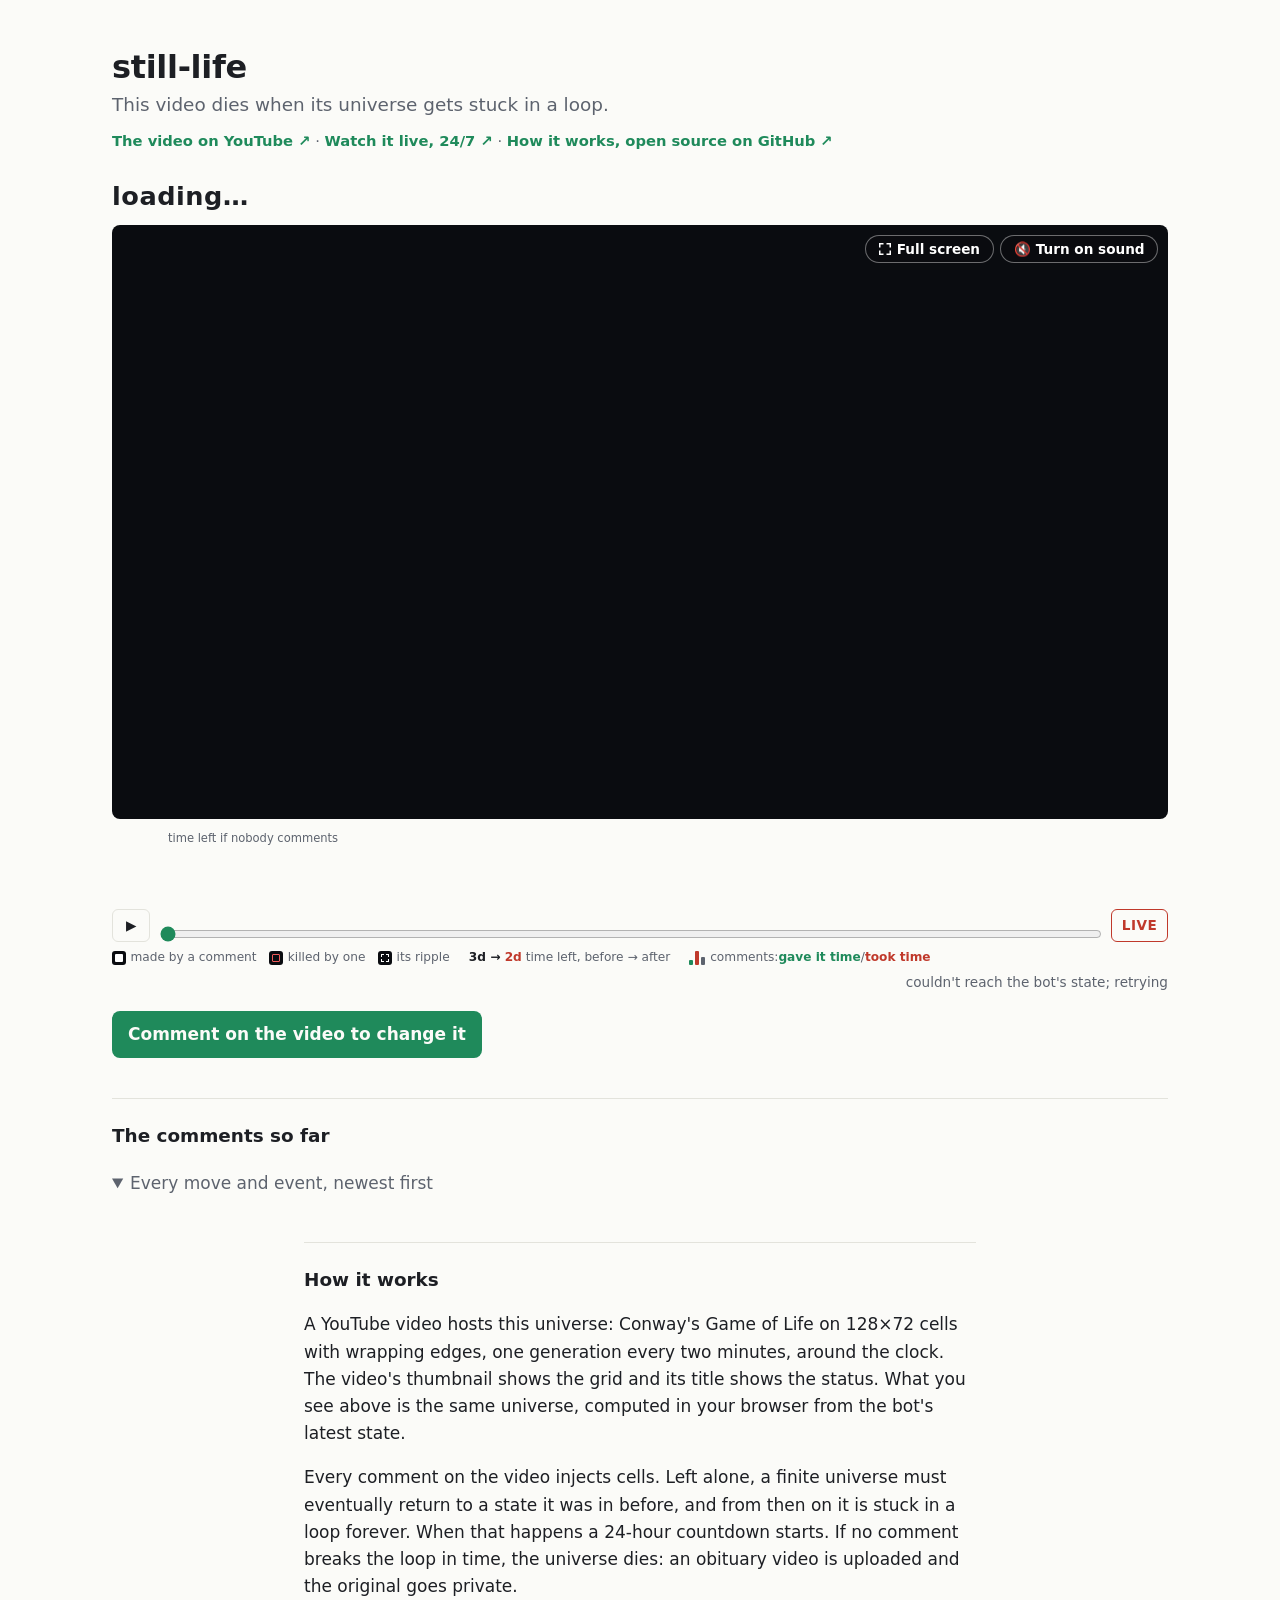
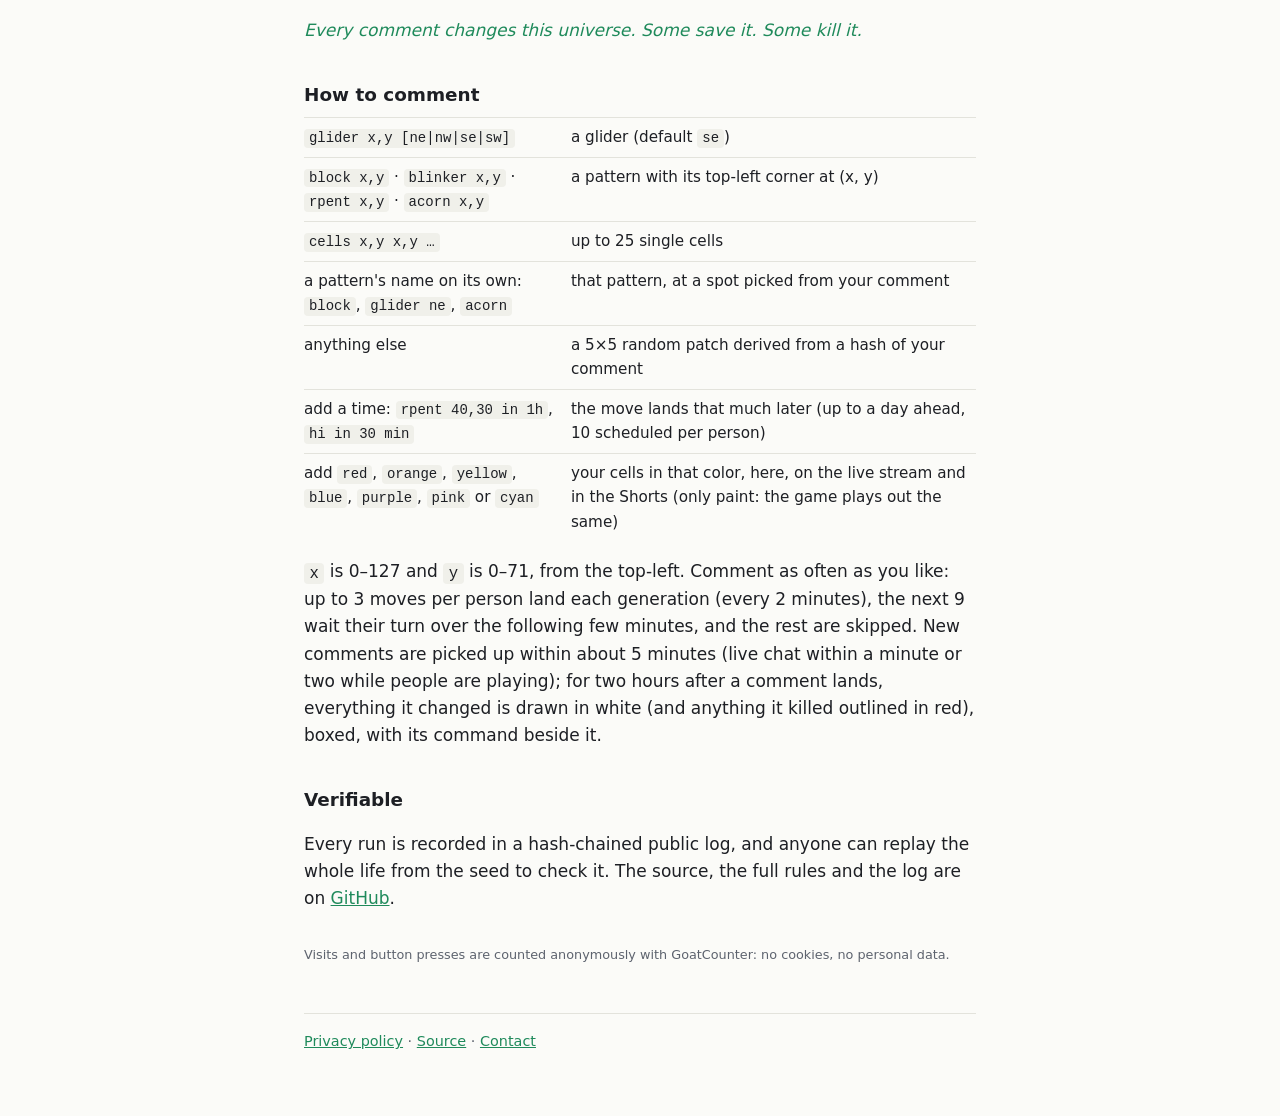
==== commit 519c60c1: "Live page: full-screen mode, the board filling the screen like the Shorts A Full screen button on th" ====
--- a/docs/index.html
+++ b/docs/index.html
@@ -20,8 +20,12 @@
   </div>
   <div class="boardwrap">
     <canvas id="board" width="1280" height="720" aria-label="The current grid"></canvas>
+    <canvas id="fsview" class="fsview" aria-hidden="true"></canvas>
     <div id="tags" class="tags" aria-live="polite"></div>
-    <button id="sound" class="soundbtn" aria-pressed="false">🔇 Turn on sound</button>
+    <div class="boardbtns">
+      <button id="full" class="boardbtn" aria-pressed="false" aria-label="Full screen"></button>
+      <button id="sound" class="boardbtn" aria-pressed="false">🔇 Turn on sound</button>
+    </div>
   </div>
   <div class="scrub">
     <button id="play" class="iconbtn" aria-label="Play the whole life">▶</button>
@@ -340,9 +344,8 @@
 }
 
 function drawRipples(rips) {
-  const box = $("tags"), scale = (box.clientWidth || canvas.width) / canvas.width;
+  const box = $("tags");
   box.textContent = "";
-  const placed = [];
   for (const r of rips) {
     ctx.save();
     ctx.globalAlpha = r.fade;
@@ -369,20 +372,117 @@
     if (eff) { const e = document.createElement("span"); e.className = `eff ${eff.cls}`; e.textContent = ` · ${eff.text}`; tag.appendChild(e); }
     if (status) { const e = document.createElement("span"); e.className = "eff gone"; e.textContent = status; tag.appendChild(e); }
     tag.title = `landed at gen ${r.grp.gen.toLocaleString()}`;
-    tag.style.left = `${Math.min(Math.max(ax, canvas.width * 0.14), canvas.width * 0.86) * scale}px`;
-    tag.style.top = `${ay * scale}px`;
+    tag.dataset.ax = ax; tag.dataset.ay = ay;
     box.appendChild(tag);
-    if (tag.getBoundingClientRect) {
-      for (let tries = 0; tries < 6; tries++) {
-        const a = tag.getBoundingClientRect();
-        const hit = placed.find((b) => a.left < b.right && b.left < a.right && a.top < b.bottom && b.top < a.bottom);
-        if (!hit) break;
-        tag.style.top = `${parseFloat(tag.style.top) + (below ? 1 : -1) * (hit.bottom - hit.top + 4)}px`;
-      }
-      placed.push(tag.getBoundingClientRect());
-    }
-  }
-}
+  }
+  placeTags();
+}
+
+// The labels, at their points on the board (on the page or full screen), kept clear of each other.
+function placeTags() {
+  const placed = [];
+  for (const tag of $("tags").children) {
+    const [x, y] = toView(+tag.dataset.ax, +tag.dataset.ay), below = tag.classList.contains("below");
+    tag.style.left = `${x}px`;
+    tag.style.top = `${y}px`;
+    if (!tag.getBoundingClientRect) continue;
+    for (let tries = 0; tries < 6; tries++) {
+      const a = tag.getBoundingClientRect();
+      const hit = placed.find((b) => a.left < b.right && b.left < a.right && a.top < b.bottom && b.top < a.bottom);
+      if (!hit) break;
+      tag.style.top = `${parseFloat(tag.style.top) + (below ? 1 : -1) * (hit.bottom - hit.top + 4)}px`;
+    }
+    placed.push(tag.getBoundingClientRect());
+  }
+}
+
+// ---------------------------------------------------------------- full screen
+// The board fills the screen, as in the Shorts: its whole height shows (or its
+// whole width, on a screen wider than the board), and the other way it wraps
+// around, as the universe does, so there are no black bars. Drag to turn it.
+// The page's own canvas is still what gets drawn; the full-screen view copies it.
+const FS = { on: false, pan: 0 };  // pan: how far it's turned, as a fraction of the board
+const fsview = $("fsview"), fctx = fsview.getContext("2d"), liveEl = canvas.closest(".live");
+const mod = (a, m) => ((a % m) + m) % m;
+const FS_OFF = '<svg viewBox="0 0 16 16" width="12" height="12" aria-hidden="true"><path d="M1 6V1h5M10 1h5v5M15 10v5h-5M6 15H1v-5" fill="none" stroke="currentColor" stroke-width="2"/></svg><span class="lbl">Full screen</span>';
+const FS_ON = '<span aria-hidden="true">✕</span><span class="lbl">Exit full screen</span>';
+
+function fsLayout() {
+  const vw = fsview.clientWidth || 1, vh = fsview.clientHeight || 1;
+  const s = Math.max(vh / canvas.height, vw / canvas.width);  // screen px per canvas px
+  const Ws = canvas.width * s, Hs = canvas.height * s, wrapX = Ws > vw + 0.5;
+  const p = mod(FS.pan, 1);
+  return { vw, vh, s, Ws, Hs, wrapX, ox: (vw - Ws) / 2 + (wrapX ? p * Ws : 0), oy: (vh - Hs) / 2 + (wrapX ? 0 : p * Hs) };
+}
+
+// A point on the board's canvas → px in the labels' box.
+function toView(ax, ay) {
+  if (!FS.on) {
+    const sc = ($("tags").clientWidth || canvas.width) / canvas.width;
+    return [Math.min(Math.max(ax, canvas.width * 0.14), canvas.width * 0.86) * sc, ay * sc];
+  }
+  const L = fsLayout();
+  let x = L.ox + ax * L.s, y = L.oy + ay * L.s;
+  if (L.wrapX) x = mod(x, L.Ws); else y = mod(y, L.Hs);  // the copy of the point that's on screen, if any
+  if (x >= 0 && x <= L.vw) x = Math.min(Math.max(x, L.vw * 0.14), L.vw * 0.86);
+  return [x, y];
+}
+
+function blitFs() {
+  if (!FS.on) return;
+  const L = fsLayout(), dpr = window.devicePixelRatio || 1;
+  const pw = Math.round(L.vw * dpr), phh = Math.round(L.vh * dpr);
+  if (fsview.width !== pw || fsview.height !== phh) { fsview.width = pw; fsview.height = phh; }
+  fctx.imageSmoothingEnabled = false;
+  fctx.fillStyle = "#16191f";
+  fctx.fillRect(0, 0, pw, phh);
+  const W = L.Ws * dpr, H = L.Hs * dpr, ox = L.ox * dpr, oy = L.oy * dpr;
+  if (L.wrapX) for (let x = mod(ox, W) - W; x < pw; x += W) fctx.drawImage(canvas, Math.round(x), Math.round(oy), Math.round(W), Math.round(H));
+  else for (let y = mod(oy, H) - H; y < phh; y += H) fctx.drawImage(canvas, Math.round(ox), Math.round(y), Math.round(W), Math.round(H));
+}
+
+function setFull(on) {
+  if (on === FS.on) return;
+  FS.on = on;
+  if (!on) {  // leave the browser's full screen too, if we're in it
+    if (document.fullscreenElement && document.exitFullscreen) document.exitFullscreen().catch(() => {});
+    else if (document.webkitFullscreenElement && document.webkitExitFullscreen) document.webkitExitFullscreen();
+  }
+  liveEl.classList.toggle("fs", on);
+  document.documentElement.classList.toggle("fs-on", on);
+  const b = $("full");
+  b.innerHTML = on ? FS_ON : FS_OFF;
+  b.setAttribute("aria-pressed", String(on));
+  b.setAttribute("aria-label", on ? "Exit full screen" : "Full screen");
+  if (on) Stats.track("fullscreen");
+  if (S) render();
+  placeTags();
+}
+$("full").innerHTML = FS_OFF;
+$("full").addEventListener("click", () => {
+  if (FS.on) { setFull(false); return; }
+  setFull(true);
+  // the browser's own full screen where it has one (not iPhone: there the page just fills the window)
+  const req = liveEl.requestFullscreen || liveEl.webkitRequestFullscreen;
+  try { const p = req && req.call(liveEl); if (p && p.catch) p.catch(() => {}); } catch (e) { /* stays page-filling */ }
+});
+for (const [ev, el] of [["fullscreenchange", "fullscreenElement"], ["webkitfullscreenchange", "webkitFullscreenElement"]])
+  document.addEventListener(ev, () => { if (!document[el]) setFull(false); });
+document.addEventListener("keydown", (e) => { if (e.key === "Escape" && FS.on) setFull(false); });
+window.addEventListener("resize", () => { blitFs(); placeTags(); });
+let drag = null;  // drag the board to turn it (it wraps)
+fsview.addEventListener("pointerdown", (e) => {
+  drag = { x: e.clientX, y: e.clientY, pan: FS.pan };
+  try { fsview.setPointerCapture(e.pointerId); } catch (err) { /* keeps working without capture */ }
+});
+fsview.addEventListener("pointermove", (e) => {
+  if (!drag) return;
+  const L = fsLayout();
+  FS.pan = mod(drag.pan + (L.wrapX ? (e.clientX - drag.x) / L.Ws : (e.clientY - drag.y) / L.Hs), 1);
+  blitFs();
+  placeTags();
+});
+for (const ev of ["pointerup", "pointercancel"]) fsview.addEventListener(ev, () => { drag = null; });
 
 function draw(gen) {
   const { h, w } = S, g = gridAt(gen), st = statusAt(gen);
@@ -415,6 +515,7 @@
     ctx.fillRect(x * CELL + 1, y * CELL + 1, CELL - 2, CELL - 2);
   }
   drawRipples(rips);
+  blitFs();
   const ph = $("phase");
   ph.textContent = st.phase; ph.style.color = `var(--${st.phase})`;
   const left = lifeAt(gen);
@@ -880,6 +981,7 @@
 if (Stats.start()) $("statsnote").hidden = false;  // anonymous counting, only when configured
 for (const [sel, name] of [['a[href*="youtube.com"]', "to-youtube"], ['a[href*="github.com"]', "to-github"]])
   for (const a of document.querySelectorAll(sel)) a.addEventListener("click", () => Stats.track(name));
+if (new URLSearchParams(location.search).has("full")) setFull(true);  // ?full opens with the board filling the window
 const START = new URLSearchParams(location.search).get("gen");  // ?gen=1234 opens at that moment
 load().then(() => (START !== null ? jump(+START) : render()));
 setInterval(() => { if (!playing) render(); }, 1000);
--- a/docs/style.css
+++ b/docs/style.css
@@ -109,10 +109,29 @@
 .status { display: inline-flex; align-items: baseline; gap: .7rem; flex-wrap: wrap; }
 .left { font-weight: 700; font-size: 1.6rem; font-variant-numeric: tabular-nums; }
 @media (max-width: 40rem) { .left { font-size: 1.3rem; } }
-.soundbtn { position: absolute; top: .6rem; right: .6rem; z-index: 2; border: 1px solid rgba(255,255,255,.4); background: rgba(10,12,16,.8);
+.boardbtns { position: absolute; top: .6rem; right: .6rem; z-index: 4; display: flex; gap: .4rem; }
+.boardbtn { border: 1px solid rgba(255,255,255,.4); background: rgba(10,12,16,.8);
             color: #fff; border-radius: 999px; padding: .3rem .8rem; font: 600 .85rem/1.2 system-ui, -apple-system, "Segoe UI", sans-serif; cursor: pointer; }
-.soundbtn:hover { border-color: #fff; }
-.soundbtn[aria-pressed="true"] { border-color: rgba(120,230,160,.7); }
+.boardbtn:hover { border-color: #fff; }
+.boardbtn svg { vertical-align: -1px; }
+.boardbtn .lbl { margin-left: .35rem; }
+@media (max-width: 40rem) { #full .lbl { display: none; } }  /* the icon alone, on a phone */
+#sound[aria-pressed="true"] { border-color: rgba(120,230,160,.7); }
+
+/* full screen: the board fills the screen, wrapping around (see fsLayout); the status on top */
+.live canvas.fsview { display: none; }
+html.fs-on, html.fs-on body { overflow: hidden; }
+.live.fs { position: fixed; inset: 0; z-index: 1000; margin: 0; background: #16191f; color: #e8e9ec;
+           --ALIVE: #78e6a0; --FLATLINING: #f05a5a; --CONTESTED: #fac850; --DIED: #9a9aa7; --muted: #b4b9c2; }
+.live.fs > :not(.statusbar):not(.boardwrap) { display: none; }
+.live.fs .boardwrap { position: absolute; inset: 0; }
+.live.fs #board { visibility: hidden; position: absolute; width: 1px; }  /* still drawn: the view copies it */
+.live.fs canvas.fsview { display: block; width: 100%; height: 100%; border-radius: 0; touch-action: none; cursor: grab; }
+.live.fs canvas.fsview:active { cursor: grabbing; }
+.live.fs .tags { border-radius: 0; }
+.live.fs .statusbar { position: absolute; top: 0; left: 0; right: 0; z-index: 3; margin: 0; padding: 1rem 1.2rem 3rem;
+                      pointer-events: none; background: linear-gradient(rgba(10,12,16,.92), rgba(10,12,16,0)); }
+.live.fs .boardbtns { top: auto; bottom: 1rem; right: 1rem; }
 .checked { color: var(--muted); font-size: .95rem; margin: .5rem 0 0; }
 
 /* sections below the board: a rule and room between them, so they read apart */
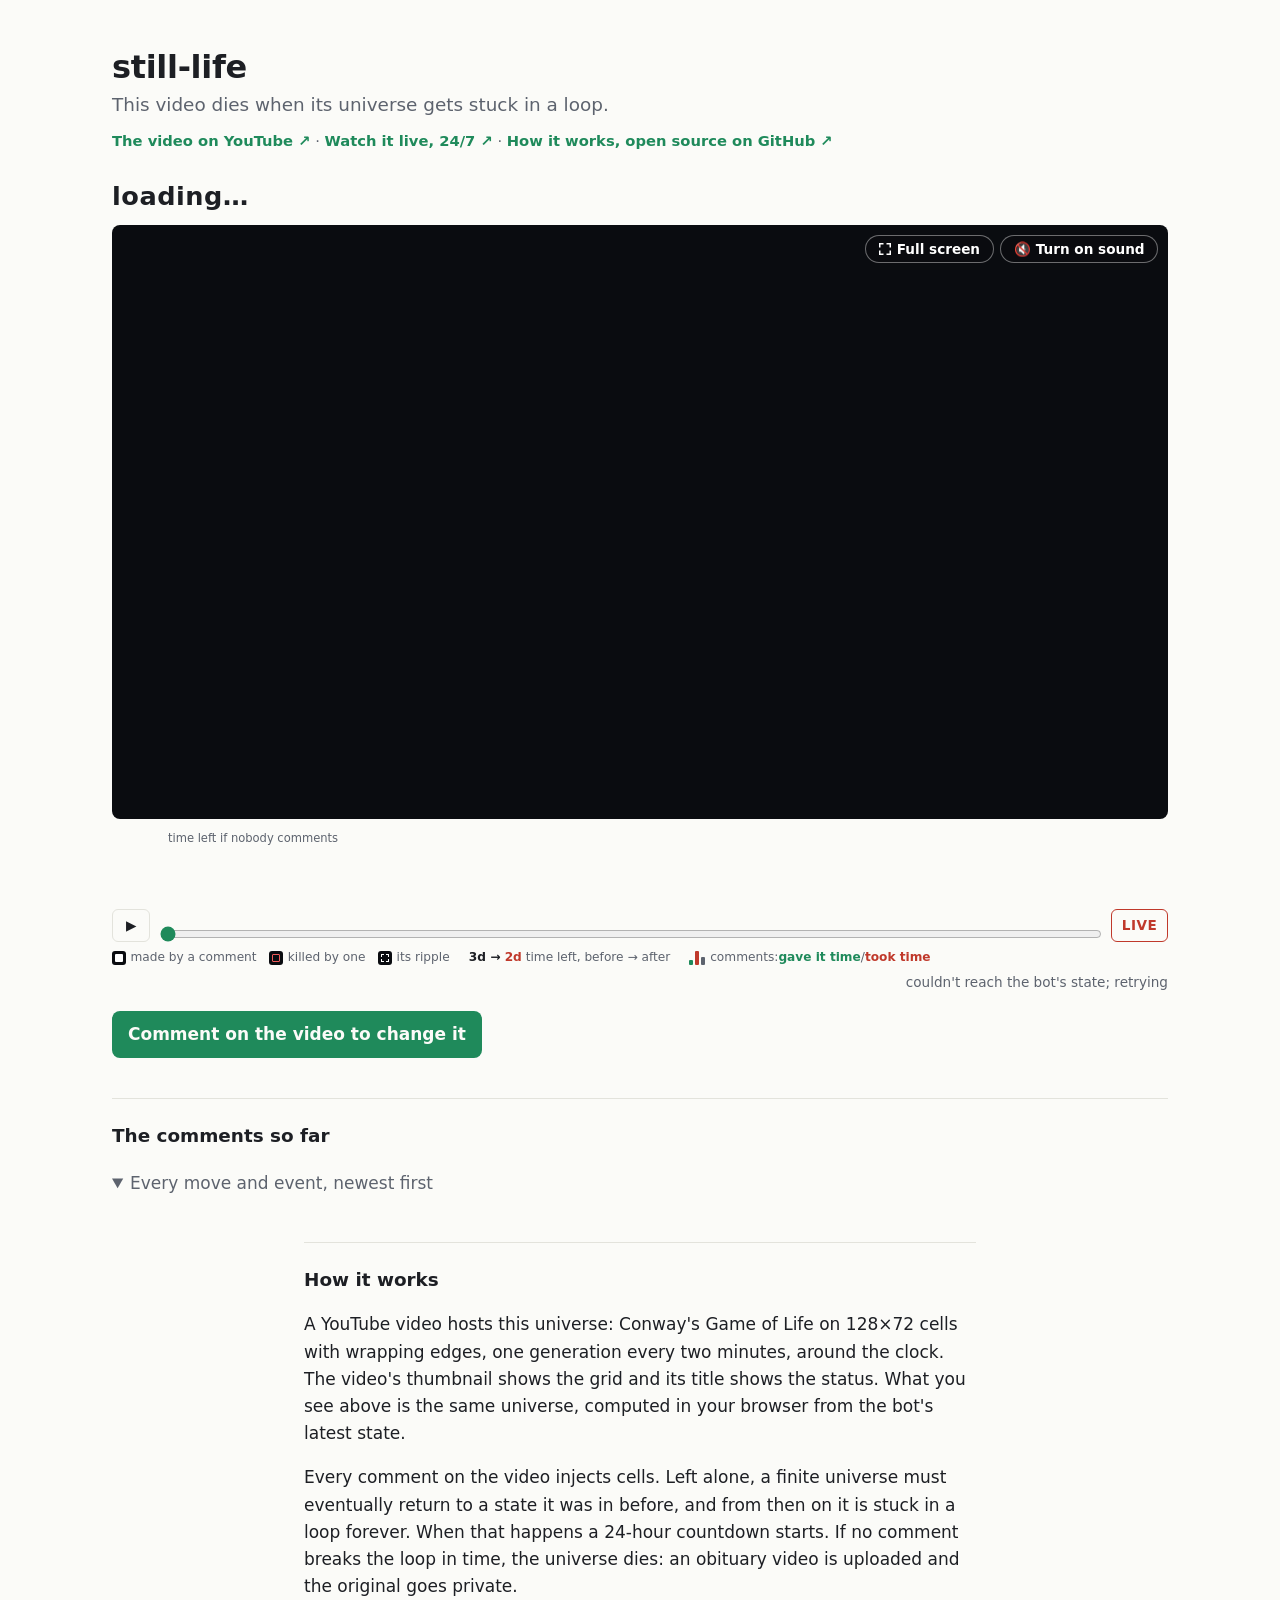
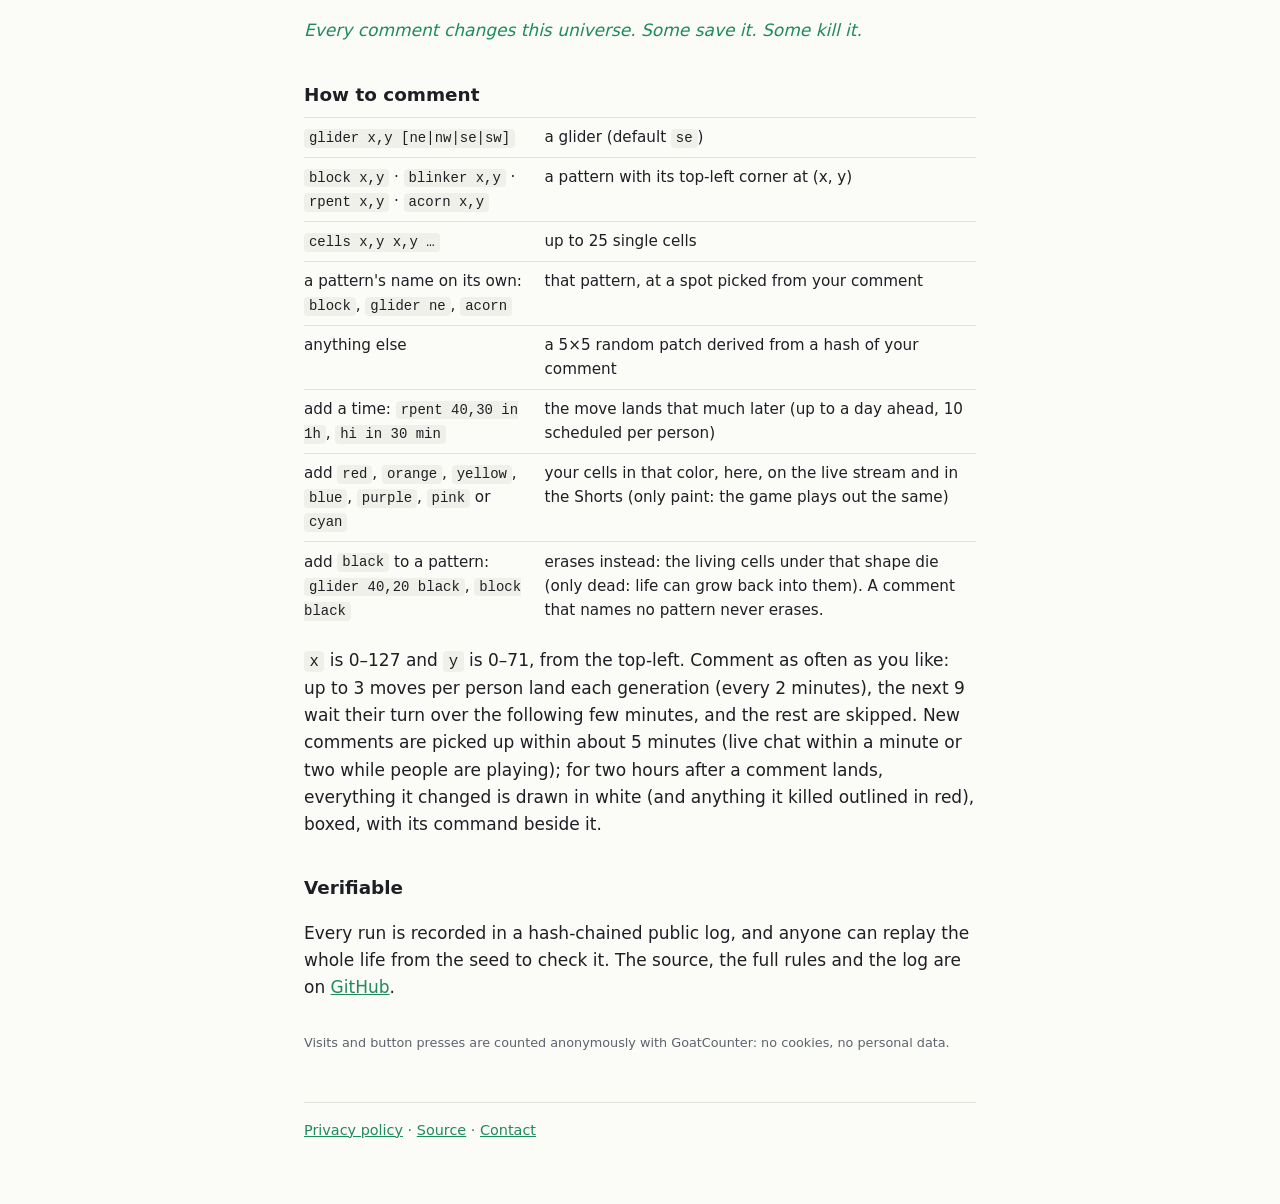
==== commit 501c6b66: "Black erases: "glider 40,20 black" kills the living cells under that shape Only with a named pattern" ====
--- a/docs/index.html
+++ b/docs/index.html
@@ -78,6 +78,7 @@
 <tr><td>anything else</td><td>a 5×5 random patch derived from a hash of your comment</td></tr>
 <tr><td>add a time: <code>rpent 40,30 in 1h</code>, <code>hi in 30 min</code></td><td>the move lands that much later (up to a day ahead, 10 scheduled per person)</td></tr>
 <tr><td>add <code>red</code>, <code>orange</code>, <code>yellow</code>, <code>blue</code>, <code>purple</code>, <code>pink</code> or <code>cyan</code></td><td>your cells in that color, here, on the live stream and in the Shorts (only paint: the game plays out the same)</td></tr>
+<tr><td>add <code>black</code> to a pattern: <code>glider 40,20 black</code>, <code>block black</code></td><td>erases instead: the living cells under that shape die (only dead: life can grow back into them). A comment that names no pattern never erases.</td></tr>
 </table>
 <p><code>x</code> is 0–127 and <code>y</code> is 0–71, from the top-left. Comment as often as you like: up to 3 moves per person land each generation (every 2 minutes), the next 9 wait their turn over the following few minutes, and the rest are skipped. New comments are picked up within about 5 minutes (live chat within a minute or two while people are playing); for two hours after a comment lands, everything it changed is drawn in white (and anything it killed outlined in red), boxed, with its command beside it.</p>
 
@@ -338,7 +339,7 @@
   const list = r.grp.list;
   const first = list.find((e) => e.effect), last = [...list].reverse().find((e) => e.effect);
   const eff = first ? effectOf({ gen: r.grp.gen, effect: { ...first.effect, after: last.effect.after } }) : null;
-  const what = list.length === 1 ? list[0].command : `${list.length} comments`;
+  const what = list.length === 1 ? list[0].command + (list[0].erase ? " black" : "") : `${list.length} comments`;
   const status = !r.n ? " · no trace left" : r.spread ? " · rippling across the board" : "";
   return { what, eff, status };
 }
@@ -777,9 +778,10 @@
 
 function describe(e) {
   if (e.kind === "comment") {
-    if (!e.changed) return `a comment changed nothing (${e.command})${source(e)}`;
+    if (!e.changed) return `a comment changed nothing (${e.command}${e.erase ? " black" : ""})${source(e)}`;
     const eff = effectOf(e, false);
-    return `a comment landed: ${e.command}` + (eff ? ` · time it had left: ${eff.text}` : "") + source(e);
+    const did = e.erase ? `a comment erased ${e.killed} cell${e.killed === 1 ? "" : "s"}: ${e.command} black` : `a comment landed: ${e.command}`;
+    return did + (eff ? ` · time it had left: ${eff.text}` : "") + source(e);
   }
   return ({
     cycle_detected: "stuck in a loop; the 24-hour countdown started",
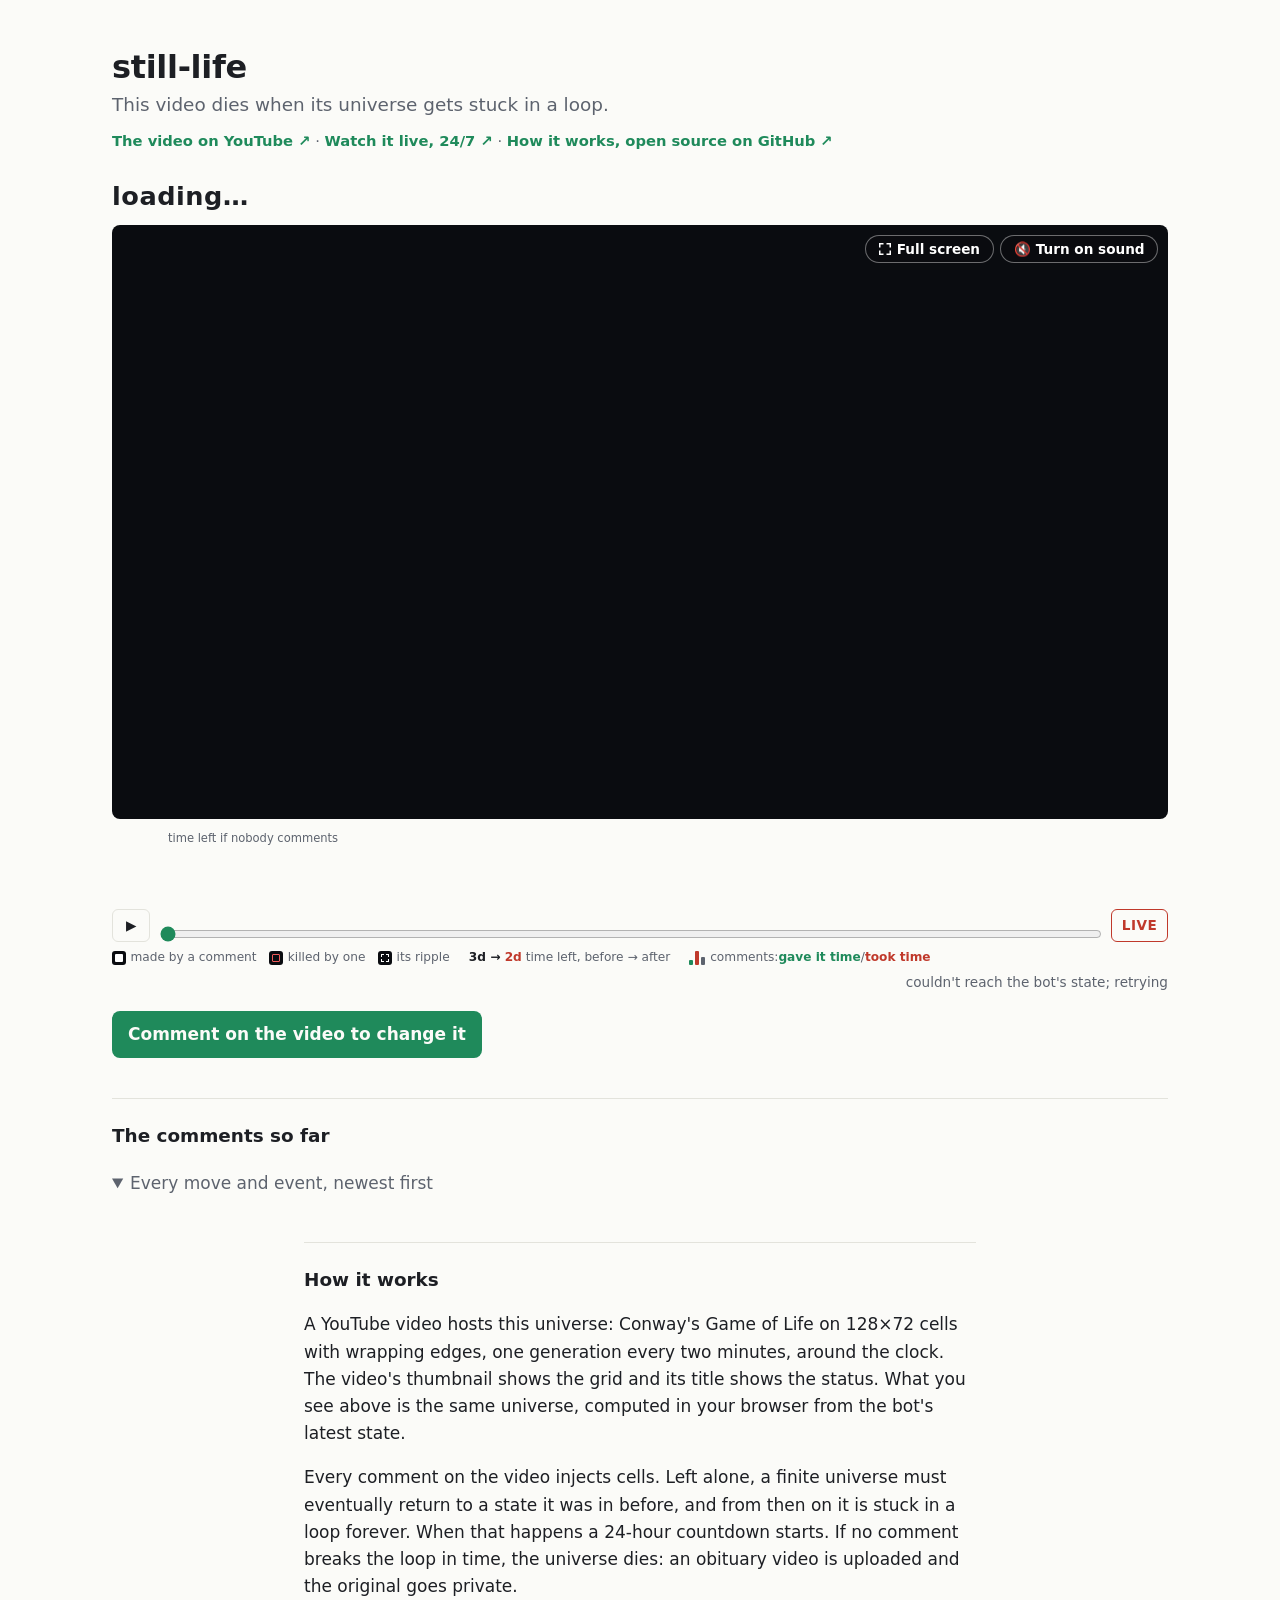
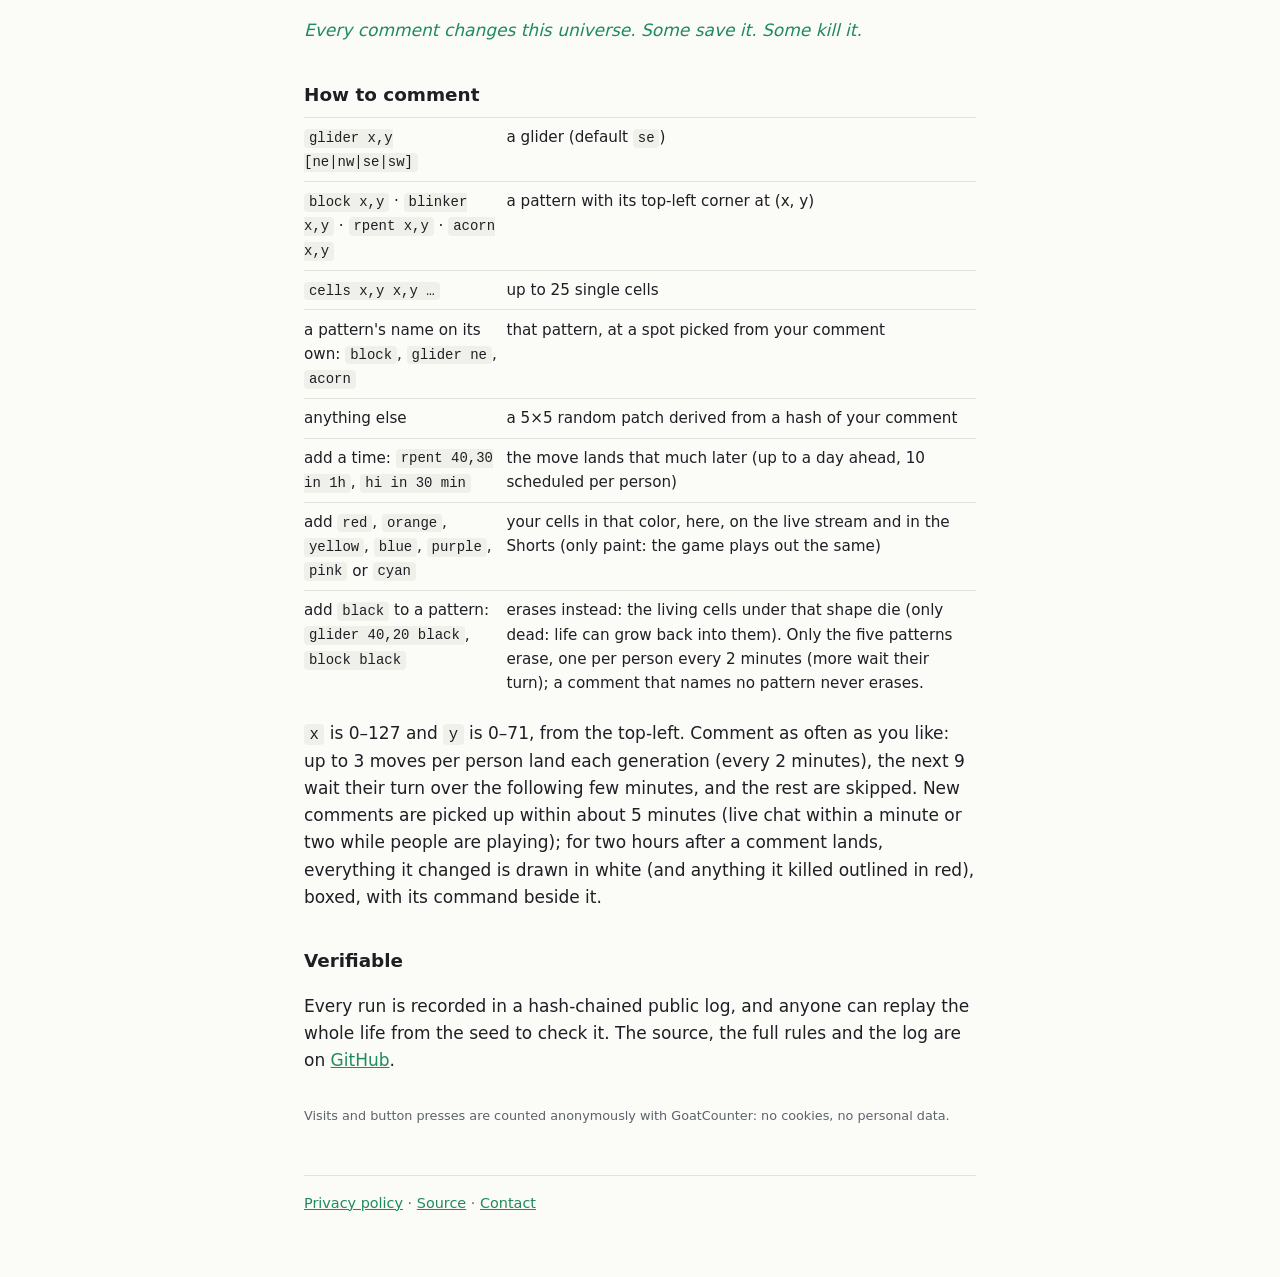
==== commit dd1871c1: "Black erases only with a named pattern, one eraser per person every 2 minutes "cells ... black" adds" ====
--- a/docs/index.html
+++ b/docs/index.html
@@ -78,7 +78,7 @@
 <tr><td>anything else</td><td>a 5×5 random patch derived from a hash of your comment</td></tr>
 <tr><td>add a time: <code>rpent 40,30 in 1h</code>, <code>hi in 30 min</code></td><td>the move lands that much later (up to a day ahead, 10 scheduled per person)</td></tr>
 <tr><td>add <code>red</code>, <code>orange</code>, <code>yellow</code>, <code>blue</code>, <code>purple</code>, <code>pink</code> or <code>cyan</code></td><td>your cells in that color, here, on the live stream and in the Shorts (only paint: the game plays out the same)</td></tr>
-<tr><td>add <code>black</code> to a pattern: <code>glider 40,20 black</code>, <code>block black</code></td><td>erases instead: the living cells under that shape die (only dead: life can grow back into them). A comment that names no pattern never erases.</td></tr>
+<tr><td>add <code>black</code> to a pattern: <code>glider 40,20 black</code>, <code>block black</code></td><td>erases instead: the living cells under that shape die (only dead: life can grow back into them). Only the five patterns erase, one per person every 2 minutes (more wait their turn); a comment that names no pattern never erases.</td></tr>
 </table>
 <p><code>x</code> is 0–127 and <code>y</code> is 0–71, from the top-left. Comment as often as you like: up to 3 moves per person land each generation (every 2 minutes), the next 9 wait their turn over the following few minutes, and the rest are skipped. New comments are picked up within about 5 minutes (live chat within a minute or two while people are playing); for two hours after a comment lands, everything it changed is drawn in white (and anything it killed outlined in red), boxed, with its command beside it.</p>
 
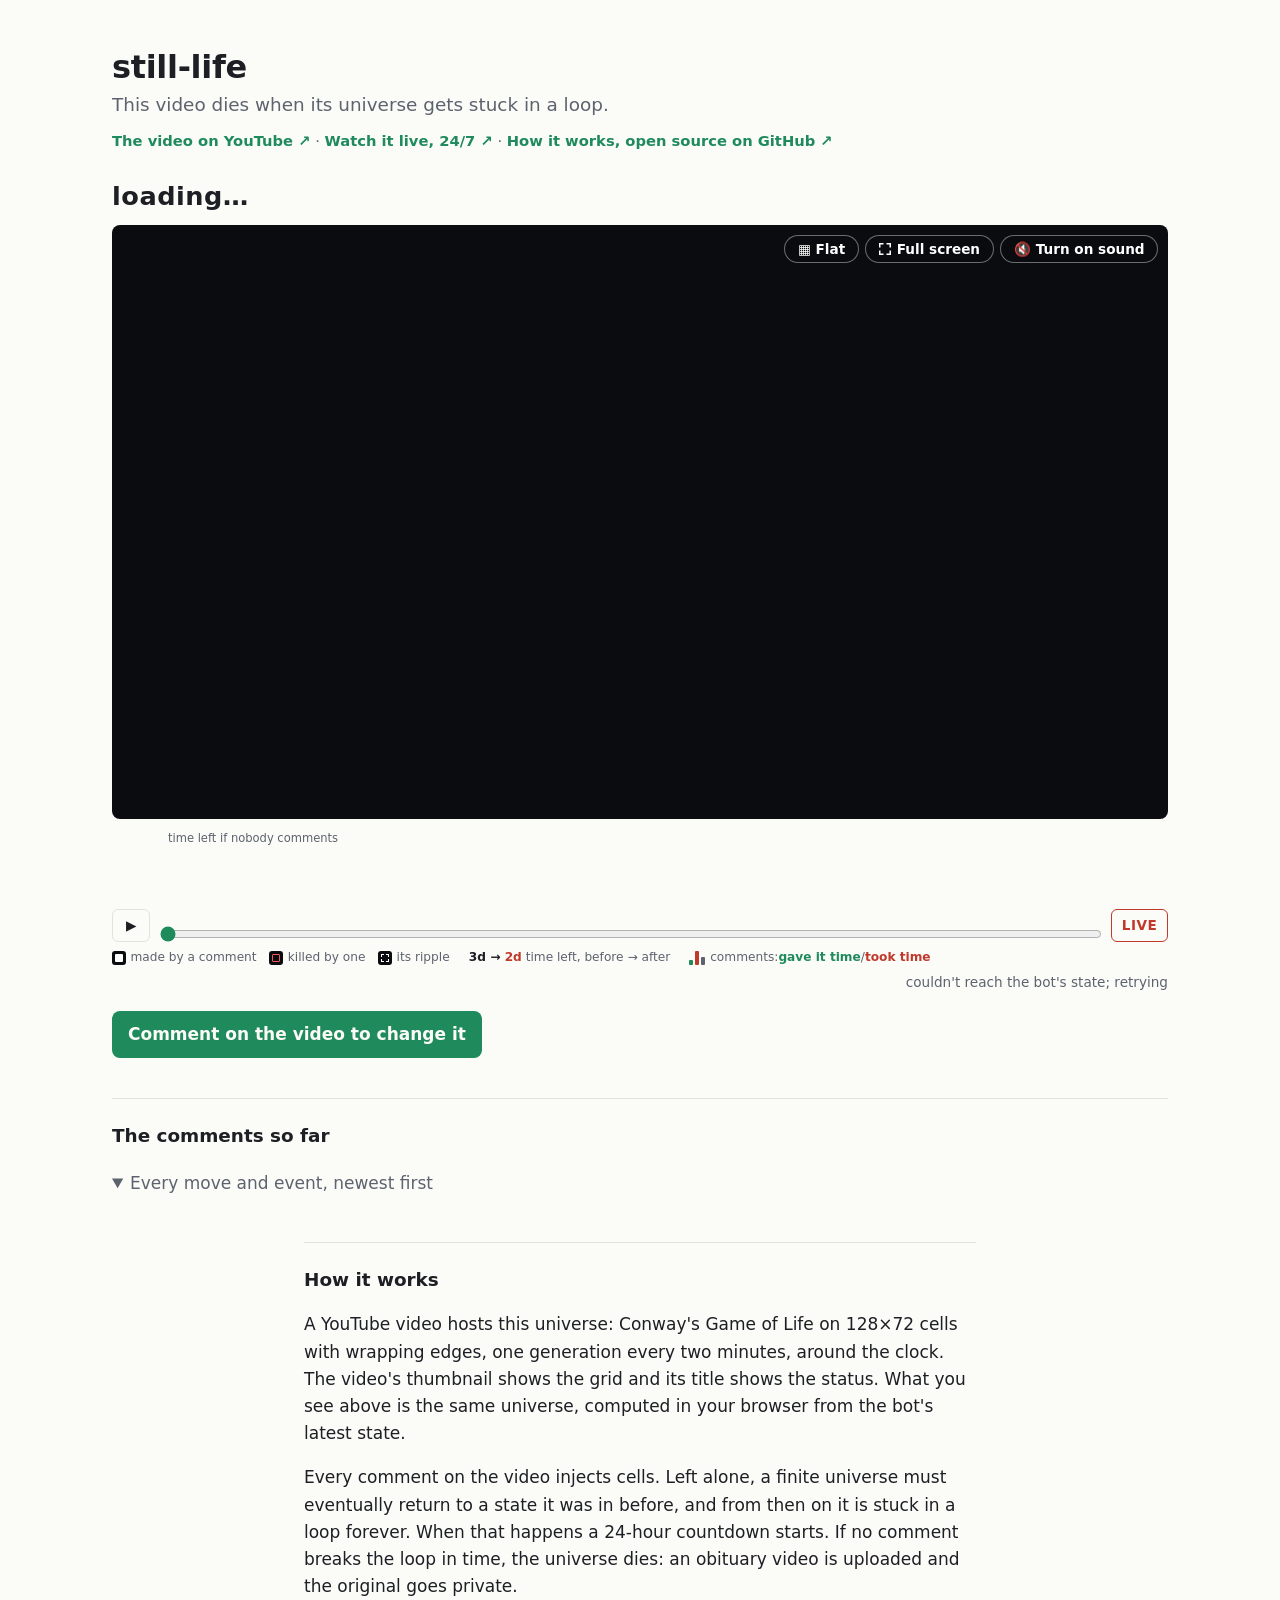
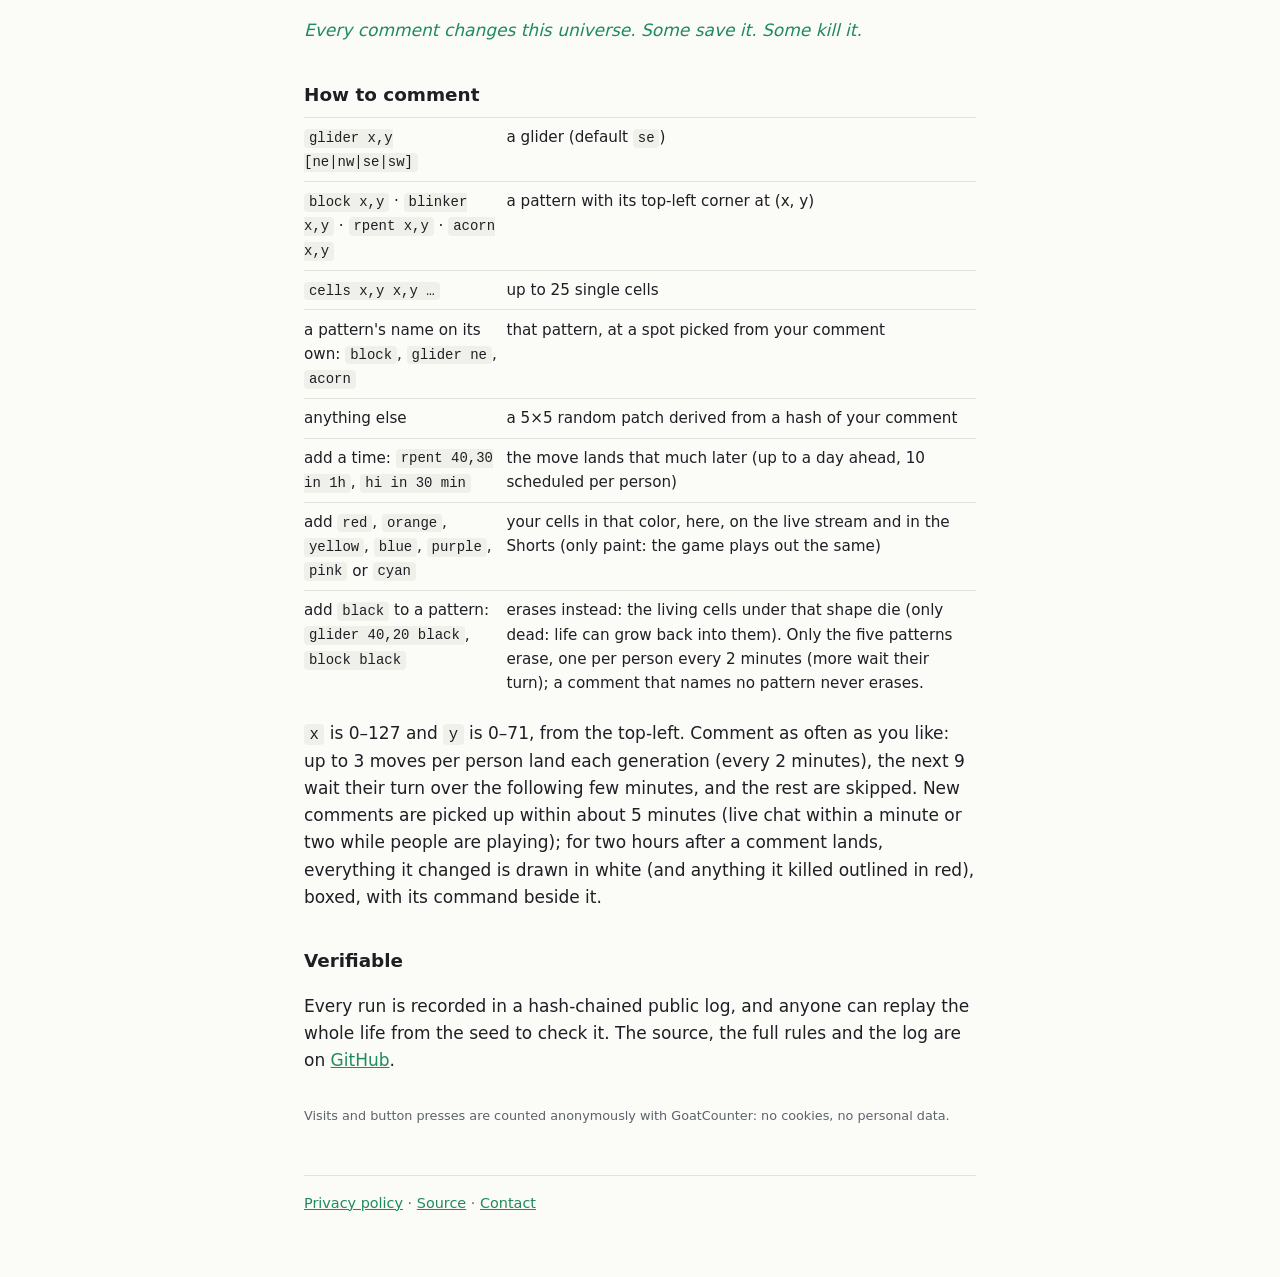
==== commit c60abc9e: "Live page in 3D, as the stream: blocks on a floor tipped 25 degrees docs/board3d.js draws the page's" ====
--- a/docs/index.html
+++ b/docs/index.html
@@ -23,6 +23,7 @@
     <canvas id="fsview" class="fsview" aria-hidden="true"></canvas>
     <div id="tags" class="tags" aria-live="polite"></div>
     <div class="boardbtns">
+      <button id="look" class="boardbtn"></button>
       <button id="full" class="boardbtn" aria-pressed="false" aria-label="Full screen"></button>
       <button id="sound" class="boardbtn" aria-pressed="false">🔇 Turn on sound</button>
     </div>
@@ -95,6 +96,7 @@
 <script src="stats.js"></script>
 <script src="life.js"></script>
 <script src="history.js"></script>
+<script src="board3d.js"></script>
 <script src="sound.js"></script>
 <script>
 "use strict";
@@ -105,6 +107,8 @@
 const COLOR = { ALIVE: "#78e6a0", FLATLINING: "#f05a5a", CONTESTED: "#fac850", DIED: "#7a7a87" };
 // The colors a move can paint its cells, by paint index (History.COLORS order), as render.PAINT.
 const PAINT = [null, "#f24848", "#ff9632", "#fae13c", "#468cff", "#aa69ff", "#ff6ec8", "#3cdceb"];
+let LOOK3D = true;  // the board as lit blocks on a tipped floor, as on the stream (board3d.js); the button turns it flat
+try { LOOK3D = localStorage.getItem("still-life-look") !== "flat"; } catch (e) { /* 3D, then */ }
 let CELL = 10;  // px per cell; smaller on bigger boards (set from the state's shape)
 const POLL_MS = 60000, FORECAST_GENS = 30000;
 
@@ -134,7 +138,7 @@
     if (!rs.ok) throw new Error(rs.status);
     const d = await rs.json(), u = d.universe, [h, w] = u.shape;
     CELL = Math.max(4, Math.min(10, Math.floor(1280 / w)));
-    if (canvas.width !== w * CELL || canvas.height !== h * CELL) { canvas.width = w * CELL; canvas.height = h * CELL; }
+    if (!LOOK3D && (canvas.width !== w * CELL || canvas.height !== h * CELL)) { canvas.width = w * CELL; canvas.height = h * CELL; }
     $("size").textContent = `${w}×${h}`;
     const fresh = !S || S.hash !== u.hash;
     S = {
@@ -364,19 +368,23 @@
       ax = bx + bw / 2; ay = below ? by + bh : by;
     }
     ctx.restore();
-    // the label, kept clear of the others
-    const { what, eff, status } = rippleLabel(r);
-    const tag = document.createElement("span");
-    tag.className = "tag" + (below ? " below" : " above");
-    tag.style.opacity = Math.max(0.35, r.fade).toFixed(2);
-    tag.textContent = what;
-    if (eff) { const e = document.createElement("span"); e.className = `eff ${eff.cls}`; e.textContent = ` · ${eff.text}`; tag.appendChild(e); }
-    if (status) { const e = document.createElement("span"); e.className = "eff gone"; e.textContent = status; tag.appendChild(e); }
-    tag.title = `landed at gen ${r.grp.gen.toLocaleString()}`;
-    tag.dataset.ax = ax; tag.dataset.ay = ay;
-    box.appendChild(tag);
+    rippleTag(r, ax, ay, below);
   }
   placeTags();
+}
+
+// A ripple's label at (ax, ay) on the board's canvas: below that point or above it.
+function rippleTag(r, ax, ay, below) {
+  const { what, eff, status } = rippleLabel(r);
+  const tag = document.createElement("span");
+  tag.className = "tag" + (below ? " below" : " above");
+  tag.style.opacity = Math.max(0.35, r.fade).toFixed(2);
+  tag.textContent = what;
+  if (eff) { const e = document.createElement("span"); e.className = `eff ${eff.cls}`; e.textContent = ` · ${eff.text}`; tag.appendChild(e); }
+  if (status) { const e = document.createElement("span"); e.className = "eff gone"; e.textContent = status; tag.appendChild(e); }
+  tag.title = `landed at gen ${r.grp.gen.toLocaleString()}`;
+  tag.dataset.ax = ax; tag.dataset.ay = ay;
+  $("tags").appendChild(tag);
 }
 
 // The labels, at their points on the board (on the page or full screen), kept clear of each other.
@@ -410,6 +418,7 @@
 
 function fsLayout() {
   const vw = fsview.clientWidth || 1, vh = fsview.clientHeight || 1;
+  if (LOOK3D) return { vw, vh, s: vw / canvas.width, Ws: vw, Hs: vh, wrapX: false, ox: 0, oy: 0, whole: true };
   const s = Math.max(vh / canvas.height, vw / canvas.width);  // screen px per canvas px
   const Ws = canvas.width * s, Hs = canvas.height * s, wrapX = Ws > vw + 0.5;
   const p = mod(FS.pan, 1);
@@ -424,7 +433,8 @@
   }
   const L = fsLayout();
   let x = L.ox + ax * L.s, y = L.oy + ay * L.s;
-  if (L.wrapX) x = mod(x, L.Ws); else y = mod(y, L.Hs);  // the copy of the point that's on screen, if any
+  if (L.whole) { /* the whole board on screen, once */ }
+  else if (L.wrapX) x = mod(x, L.Ws); else y = mod(y, L.Hs);  // the copy of the point that's on screen, if any
   if (x >= 0 && x <= L.vw) x = Math.min(Math.max(x, L.vw * 0.14), L.vw * 0.86);
   return [x, y];
 }
@@ -434,6 +444,7 @@
   const L = fsLayout(), dpr = window.devicePixelRatio || 1;
   const pw = Math.round(L.vw * dpr), phh = Math.round(L.vh * dpr);
   if (fsview.width !== pw || fsview.height !== phh) { fsview.width = pw; fsview.height = phh; }
+  if (L.whole) { fctx.imageSmoothingEnabled = true; fctx.drawImage(canvas, 0, 0, pw, phh); return; }
   fctx.imageSmoothingEnabled = false;
   fctx.fillStyle = "#16191f";
   fctx.fillRect(0, 0, pw, phh);
@@ -470,14 +481,14 @@
 for (const [ev, el] of [["fullscreenchange", "fullscreenElement"], ["webkitfullscreenchange", "webkitFullscreenElement"]])
   document.addEventListener(ev, () => { if (!document[el]) setFull(false); });
 document.addEventListener("keydown", (e) => { if (e.key === "Escape" && FS.on) setFull(false); });
-window.addEventListener("resize", () => { blitFs(); placeTags(); });
+window.addEventListener("resize", () => { if (LOOK3D && S) render(); else { blitFs(); placeTags(); } });
 let drag = null;  // drag the board to turn it (it wraps)
 fsview.addEventListener("pointerdown", (e) => {
   drag = { x: e.clientX, y: e.clientY, pan: FS.pan };
   try { fsview.setPointerCapture(e.pointerId); } catch (err) { /* keeps working without capture */ }
 });
 fsview.addEventListener("pointermove", (e) => {
-  if (!drag) return;
+  if (!drag || LOOK3D) return;
   const L = fsLayout();
   FS.pan = mod(drag.pan + (L.wrapX ? (e.clientX - drag.x) / L.Ws : (e.clientY - drag.y) / L.Hs), 1);
   blitFs();
@@ -485,14 +496,102 @@
 });
 for (const ev of ["pointerup", "pointercancel"]) fsview.addEventListener(ev, () => { drag = null; });
 
-function draw(gen) {
-  const { h, w } = S, g = gridAt(gen), st = statusAt(gen);
-  const paint = st.phase === "DIED" ? null : paintAt(gen);  // a dead universe is grey, paint and all
-  const T = st.phase === "DIED" ? null : tailsAt(gen);
-  const frac = mode === "live" ? Math.min(0.999, Math.max(0, (Date.now() / 1000 - genTime(gen)) / S.genSec)) : 0;
-  Sound.frame(gen, g, w, h, st.phase);
-  const rips = ripplesAt(gen, g), lit = new Set();
-  for (const r of rips) for (const i of r.born) lit.add(i);
+// ---------------------------------------------------------------- 3D (board3d.js: as the stream)
+const PAINT_RGB = PAINT.map((p) => p && rgbOf(p)), WHITE = [255, 255, 255], RISE_MS = 600;
+let V3 = null, prev3 = null, rise3 = null;  // the view; the last board drawn {gen, grid}; a rise playing {from, gen, t0}
+
+function view3d() {  // the canvas at the size it's shown (full screen: the screen's), in device px
+  const dpr = window.devicePixelRatio || 1;
+  const cssW = (FS.on ? fsview.clientWidth : canvas.parentElement.clientWidth) || 960;
+  const cssH = FS.on ? (fsview.clientHeight || 540) : cssW * 9 / 16;
+  const k = Math.min(dpr, 2560 / cssW);  // device px per CSS px (capped on huge screens)
+  const cw = Math.max(320, Math.round(cssW * k)), ch = Math.max(180, Math.round(cssH * k));
+  if (canvas.width !== cw || canvas.height !== ch) { canvas.width = cw; canvas.height = ch; }
+  let top = 0, bottom = 0;  // full screen: clear of the status and buttons on top, and of the controls below
+  if (FS.on) {
+    const box = fsview.getBoundingClientRect();
+    top = Math.max(0, $("look").getBoundingClientRect().bottom - box.top + 4) * k;
+    bottom = Math.max(0, box.bottom - document.querySelector(".scrub").getBoundingClientRect().top - 12) * k;
+  }
+  if (!V3 || V3.cw !== cw || V3.ch !== ch || V3.h !== S.h || V3.w !== S.w || V3.inTop !== top || V3.inBottom !== bottom)
+    V3 = new Board3D.View(S.h, S.w, cw, ch, Math.max(cw / 1454, 0.8 * k), top, bottom);
+  return V3;
+}
+
+function draw3d(gen, g, st, paint, T, frac, rips, lit) {
+  const v = view3d(), base = rgbOf(COLOR[st.phase]), tails = [];
+  if (T) for (let i = 0; i < g.length; i++) {  // the tails, as the flat board's
+    if (g[i]) continue;
+    const d = gen - T.last[i] + frac;
+    if (d < 1 || d > TRAIL_GENS + 1) continue;
+    const a = TRAIL_MAX * Math.pow(Math.max(0, 1 - (d - 1) / TRAIL_GENS), 1.6);
+    if (a >= 0.004) tails.push([i, T.col[i] ? PAINT_RGB[T.col[i]] : base, a]);
+  }
+  // live, a new generation: its cells rise out of the floor and the dying sink, over RISE_MS
+  const now = performance.now();
+  if (mode === "live" && prev3 && gen === prev3.gen + 1 && prev3.grid.length === g.length) {
+    rise3 = { from: prev3.grid, gen, t0: now };
+    requestAnimationFrame(riseFrame);
+  }
+  if (rise3 && (rise3.gen !== gen || mode !== "live")) rise3 = null;
+  prev3 = { gen, grid: g };
+  const rise = rise3 ? Math.min(1, (now - rise3.t0) / RISE_MS) : 1;
+  v.draw(ctx, { grid: g, before: rise < 1 ? rise3.from : null, rise, tails,
+                color: (i) => paint && paint[i] ? PAINT_RGB[paint[i]] : lit.has(i) ? WHITE : base });
+  drawRipples3d(rips, v);
+}
+function riseFrame() {
+  if (!rise3 || !S || mode !== "live") return;
+  draw(rise3.gen);
+  if (rise3 && performance.now() - rise3.t0 < RISE_MS) requestAnimationFrame(riseFrame);
+}
+
+// The ripples on the 3D board: killed cells outlined on the floor, the box drawn on the floor around the
+// difference, the label at the box's near (or far) edge, or above the cells.
+function drawRipples3d(rips, v) {
+  $("tags").textContent = "";
+  for (const r of rips) {
+    ctx.save();
+    ctx.globalAlpha = r.fade;
+    ctx.strokeStyle = "rgba(240, 90, 90, 0.9)"; ctx.lineWidth = Math.max(1, 1.5 * v.unit);
+    for (const i of r.killed) { v.square(ctx, i % S.w, Math.floor(i / S.w), 0.12); ctx.stroke(); }
+    let [ax, ay] = v.at(r.cx + 0.5, r.cy + 0.5, Board3D.HEIGHT), below = true;
+    if (r.box && !r.spread) {
+      const p = 1.2, x0 = r.box.x0 - p, x1 = r.box.x1 + 1 + p, y0 = r.box.y0 - p, y1 = r.box.y1 + 1 + p;
+      const q = [v.at(x0, y0), v.at(x1, y0), v.at(x1, y1), v.at(x0, y1)];
+      ctx.strokeStyle = "rgba(255, 255, 255, 0.85)"; ctx.lineWidth = Math.max(1.5, 2.2 * v.unit);
+      ctx.setLineDash([8 * v.unit, 5 * v.unit]);
+      ctx.beginPath(); ctx.moveTo(...q[0]); for (const c of q.slice(1)) ctx.lineTo(...c); ctx.closePath(); ctx.stroke();
+      const near = Math.max(q[2][1], q[3][1]), far = Math.min(q[0][1], q[1][1]);
+      below = near < canvas.height * 0.75;
+      ax = (q[0][0] + q[1][0] + q[2][0] + q[3][0]) / 4; ay = below ? near : far;
+    }
+    ctx.restore();
+    rippleTag(r, ax, ay, below);
+  }
+  placeTags();
+}
+
+function showLook() {
+  const b = $("look");
+  b.textContent = LOOK3D ? "▦ Flat" : "◆ 3D";
+  b.setAttribute("aria-label", LOOK3D ? "Show the board flat" : "Show the board in 3D");
+  liveEl.classList.toggle("b3", LOOK3D);
+}
+$("look").addEventListener("click", () => {
+  LOOK3D = !LOOK3D;
+  try { localStorage.setItem("still-life-look", LOOK3D ? "3d" : "flat"); } catch (e) { /* this visit only */ }
+  Stats.track(LOOK3D ? "look3d" : "lookflat");
+  if (!LOOK3D && S) { canvas.width = S.w * CELL; canvas.height = S.h * CELL; }
+  V3 = prev3 = rise3 = null;
+  showLook();
+  if (S) render();
+});
+showLook();
+
+// The flat board: a square per cell, as before the 3D look.
+function drawFlat(gen, g, st, paint, T, frac, rips, lit) {
+  const { h, w } = S;
   ctx.fillStyle = "#16191f"; ctx.fillRect(0, 0, canvas.width, canvas.height);
   ctx.fillStyle = "#0a0c10";
   for (let y = 0; y < h; y++) for (let x = 0; x < w; x++) ctx.fillRect(x * CELL + 1, y * CELL + 1, CELL - 2, CELL - 2);
@@ -516,6 +615,18 @@
     ctx.fillRect(x * CELL + 1, y * CELL + 1, CELL - 2, CELL - 2);
   }
   drawRipples(rips);
+}
+
+function draw(gen) {
+  const { h, w } = S, g = gridAt(gen), st = statusAt(gen);
+  const paint = st.phase === "DIED" ? null : paintAt(gen);  // a dead universe is grey, paint and all
+  const T = st.phase === "DIED" ? null : tailsAt(gen);
+  const frac = mode === "live" ? Math.min(0.999, Math.max(0, (Date.now() / 1000 - genTime(gen)) / S.genSec)) : 0;
+  Sound.frame(gen, g, w, h, st.phase);
+  const rips = ripplesAt(gen, g), lit = new Set();
+  for (const r of rips) for (const i of r.born) lit.add(i);
+  if (LOOK3D) draw3d(gen, g, st, paint, T, frac, rips, lit);
+  else drawFlat(gen, g, st, paint, T, frac, rips, lit);
   blitFs();
   const ph = $("phase");
   ph.textContent = st.phase; ph.style.color = `var(--${st.phase})`;
@@ -566,13 +677,13 @@
   return Math.max(0, s.stuck + S.flatGens - gen) * S.genSec;
 }
 
-const cssVar = (name) => getComputedStyle(document.documentElement).getPropertyValue(name).trim();
+const cssVar = (name) => getComputedStyle(lifeCanvas).getPropertyValue(name).trim();  // (full screen has its own)
 
 function lifeImage(end) {
   const dpr = window.devicePixelRatio || 1;
   const W = Math.max(1, Math.round(lifeCanvas.clientWidth * dpr)), H = Math.max(1, Math.round(lifeCanvas.clientHeight * dpr));
   const dark = window.matchMedia && matchMedia("(prefers-color-scheme: dark)").matches;
-  const key = `${logSize}|${end}|${W}|${H}|${S.hash}|${dark}`;
+  const key = `${logSize}|${end}|${W}|${H}|${S.hash}|${dark}|${FS.on}`;
   if (lifeBase && lifeBase.key === key) return lifeBase;
   const img = document.createElement("canvas");
   img.width = W; img.height = H;
@@ -856,6 +967,7 @@
 function drawFilm(c, k) {
   const frames = History.film(c.dataset.film, 9), f = frames[k % frames.length], px = +c.dataset.px, x = c.getContext("2d");
   x.fillStyle = "#0a0c10"; x.fillRect(0, 0, c.width, c.height);
+  if (LOOK3D) { Board3D.film(x, f, 9, px, rgbOf(COLOR.ALIVE)); return; }  // little blocks, as on the stream
   x.fillStyle = COLOR.ALIVE;
   for (let i = 0; i < f.length; i++) if (f[i]) x.fillRect((i % 9) * px, Math.floor(i / 9) * px, px - 1, px - 1);
 }
--- a/docs/style.css
+++ b/docs/style.css
@@ -123,15 +123,23 @@
 html.fs-on, html.fs-on body { overflow: hidden; }
 .live.fs { position: fixed; inset: 0; z-index: 1000; margin: 0; background: #16191f; color: #e8e9ec;
            --ALIVE: #78e6a0; --FLATLINING: #f05a5a; --CONTESTED: #fac850; --DIED: #9a9aa7; --muted: #b4b9c2; }
-.live.fs > :not(.statusbar):not(.boardwrap) { display: none; }
+.live.fs > :not(.statusbar):not(.boardwrap):not(.scrub) { display: none; }
 .live.fs .boardwrap { position: absolute; inset: 0; }
 .live.fs #board { visibility: hidden; position: absolute; width: 1px; }  /* still drawn: the view copies it */
 .live.fs canvas.fsview { display: block; width: 100%; height: 100%; border-radius: 0; touch-action: none; cursor: grab; }
 .live.fs canvas.fsview:active { cursor: grabbing; }
+.live.fs.b3 canvas.fsview, .live.fs.b3 canvas.fsview:active { cursor: default; }  /* 3D: shown whole, nothing to turn */
 .live.fs .tags { border-radius: 0; }
 .live.fs .statusbar { position: absolute; top: 0; left: 0; right: 0; z-index: 3; margin: 0; padding: 1rem 1.2rem 3rem;
                       pointer-events: none; background: linear-gradient(rgba(10,12,16,.92), rgba(10,12,16,0)); }
-.live.fs .boardbtns { top: auto; bottom: 1rem; right: 1rem; }
+.live.fs .boardbtns { top: 3.2rem; right: 1.2rem; }
+/* the player's controls stay, along the bottom, as a video player's (a little shorter) */
+.live.fs { --fg: #e8e9ec; --rule: rgba(255,255,255,.28); --accent: #78e6a0; --bg: #0d0f13; }
+.live.fs .scrub { position: absolute; left: 0; right: 0; bottom: 0; z-index: 3; margin: 0; padding: 2.2rem 1.2rem .9rem;
+                  background: linear-gradient(rgba(10,12,16,0), rgba(10,12,16,.92) 45%); }
+.live.fs .track { height: 6rem; }
+.live.fs canvas.lifeline { height: 2.4rem; }
+.live.fs .marks { top: 3.6rem; }
 .checked { color: var(--muted); font-size: .95rem; margin: .5rem 0 0; }
 
 /* sections below the board: a rule and room between them, so they read apart */
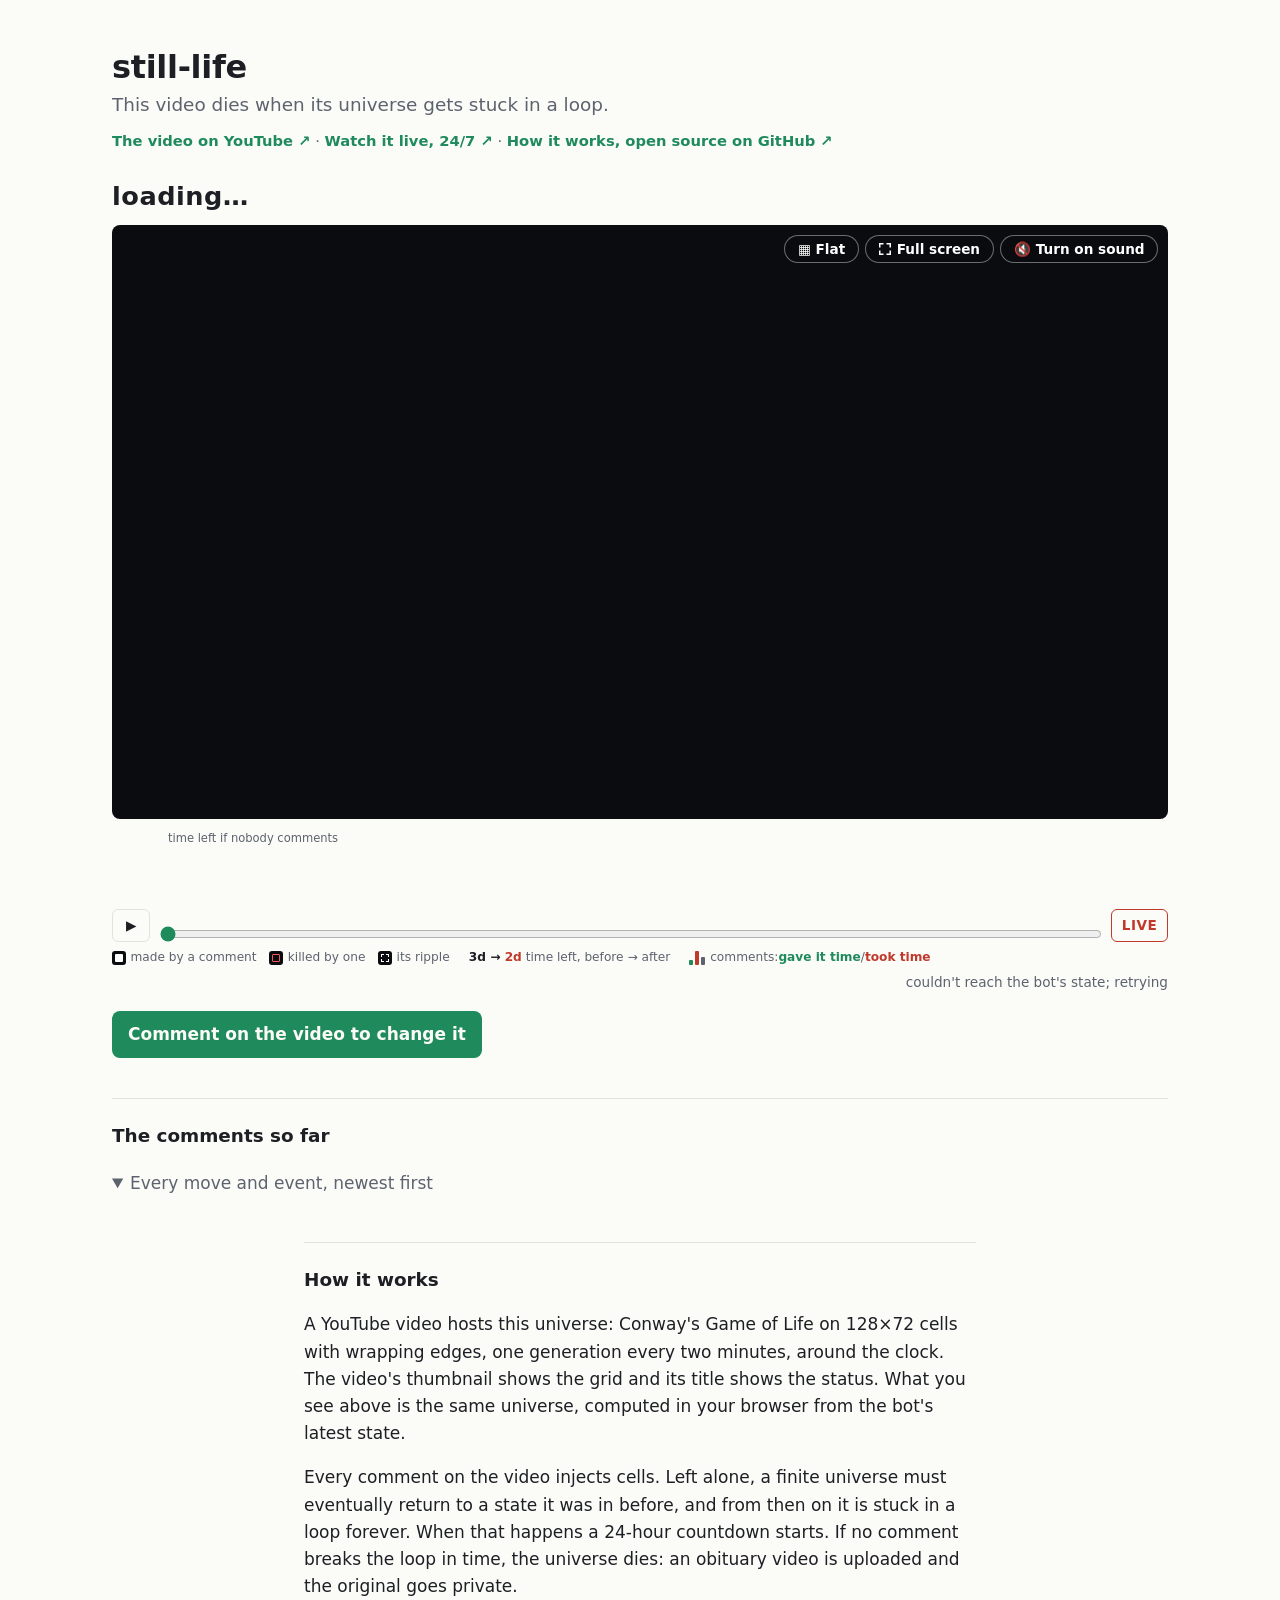
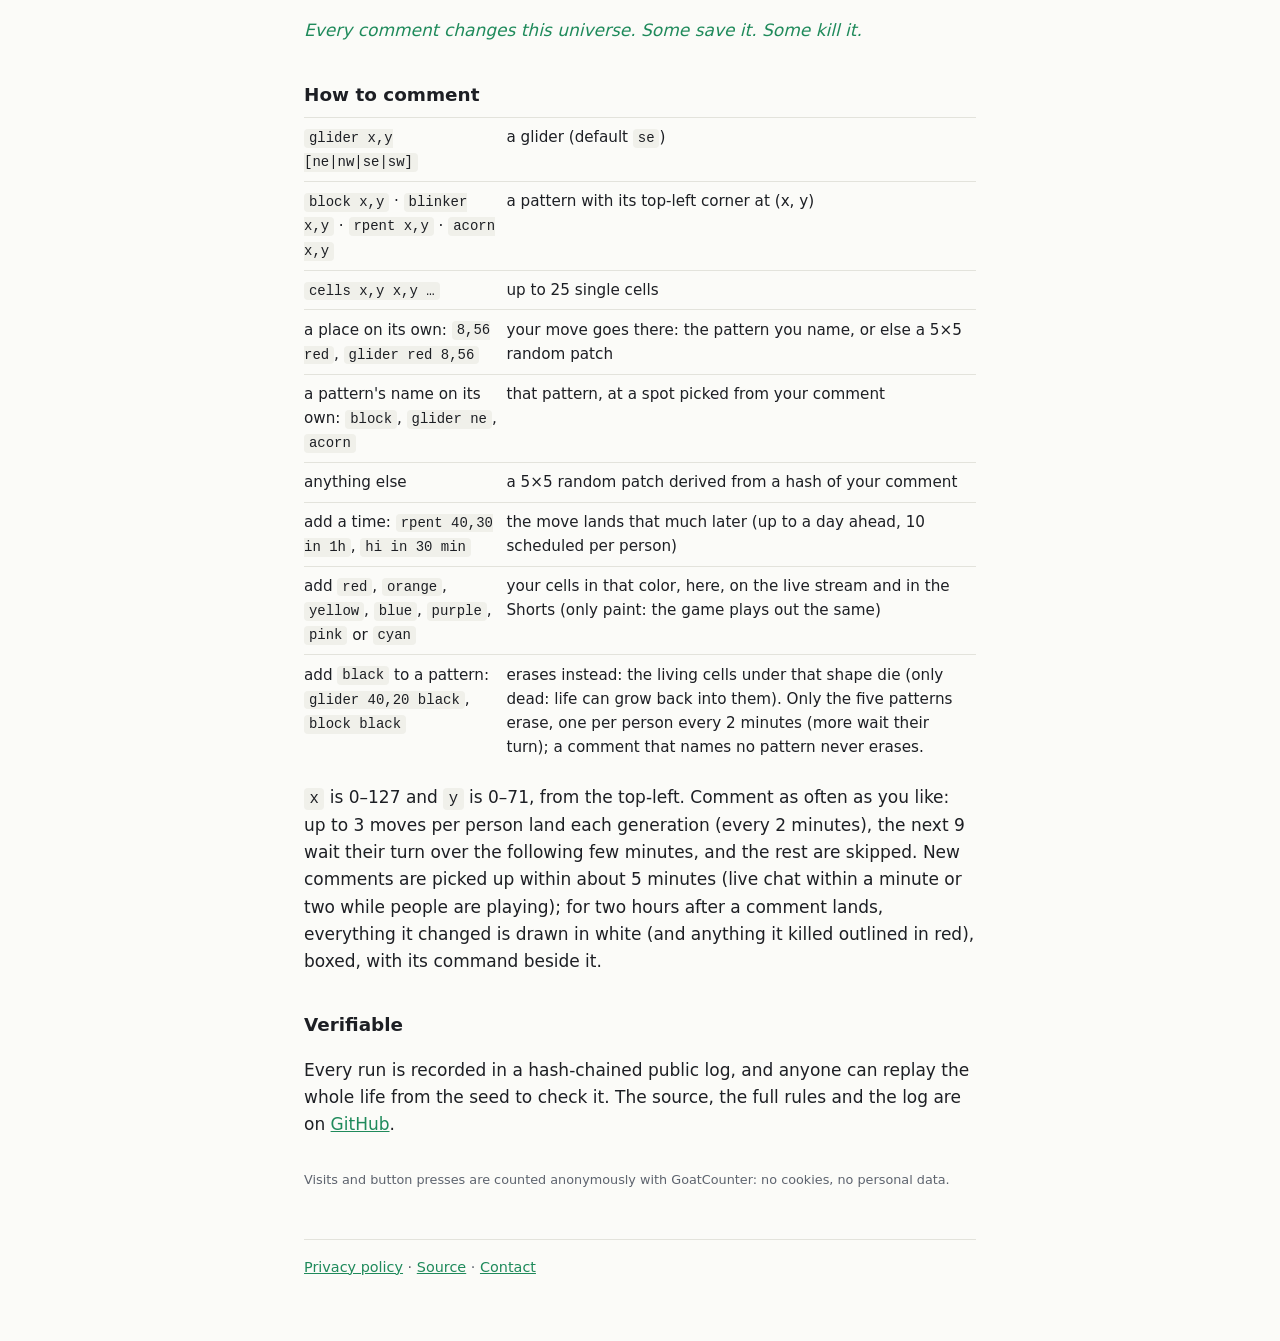
==== commit 5ac49888: "commands: a place written on its own is where the move goes "8, 56 red" and "1,1 red" in the live ch" ====
--- a/docs/index.html
+++ b/docs/index.html
@@ -58,6 +58,7 @@
 <section class="part">
   <h2>The comments so far</h2>
   <div id="tally" class="tally"></div>
+  <div id="growth" class="growth"></div>
   <details class="history" open>
     <summary>Every move and event, newest first</summary>
     <ol id="events" class="events"></ol>
@@ -75,6 +76,7 @@
 <tr><td><code>glider x,y [ne|nw|se|sw]</code></td><td>a glider (default <code>se</code>)</td></tr>
 <tr><td><code>block x,y</code> · <code>blinker x,y</code> · <code>rpent x,y</code> · <code>acorn x,y</code></td><td>a pattern with its top-left corner at (x, y)</td></tr>
 <tr><td><code>cells x,y x,y …</code></td><td>up to 25 single cells</td></tr>
+<tr><td>a place on its own: <code>8,56 red</code>, <code>glider red 8,56</code></td><td>your move goes there: the pattern you name, or else a 5×5 random patch</td></tr>
 <tr><td>a pattern's name on its own: <code>block</code>, <code>glider ne</code>, <code>acorn</code></td><td>that pattern, at a spot picked from your comment</td></tr>
 <tr><td>anything else</td><td>a 5×5 random patch derived from a hash of your comment</td></tr>
 <tr><td>add a time: <code>rpent 40,30 in 1h</code>, <code>hi in 30 min</code></td><td>the move lands that much later (up to a day ahead, 10 scheduled per person)</td></tr>
@@ -149,6 +151,8 @@
       highlight: new Set((d.display.highlight || []).map(([x, y]) => y * w + x)),
       videoNames: d.video_names || {},  // where a move came from: "the Day 5 Short"
       seen: (d.comments_seen || {}).total || 0,  // every comment the bot has read, skipped ones too
+      people: Object.keys(d.scores || {}).length,  // everyone who has made a move (a count: the ids are hashed)
+      peopleDays: d.people_days || {},  // that count at the end of each game day: {"3": 111, ...}
     };
     if (fresh) { ahead = { gen: S.gen, grid: S.grid }; forecastFor = null; }
     if (rl.ok) {
@@ -950,6 +954,126 @@
             line("tally-effect", better, ", ", worse));                        // and what they did
 }
 
+// Moves per day (video comments and the live chat, stacked), the moves in all as they came in (the same two,
+// stacked), and how many people have played in all, by day: three small charts, one scale each. Hover a bar,
+// a day or a point for its numbers; the table below has them all.
+function renderGrowth() {
+  const el = $("growth");
+  if (!S || !TL) return;
+  const day = (g) => Math.floor(g * S.genSec / 86400) + 1, today = day(S.gen);
+  const byDay = new Map();
+  for (const e of TL.events) {
+    if (e.kind !== "comment") continue;
+    const d = byDay.get(day(e.gen)) || { video: 0, chat: 0 };
+    d[e.via === "chat" ? "chat" : "video"]++;
+    byDay.set(day(e.gen), d);
+  }
+  const days = Array.from({ length: today }, (_, i) => i + 1);
+  const moves = TL.events.filter((e) => e.kind === "comment").length;
+  const people = days.map((d) => (d === today ? S.people : S.peopleDays[String(d)] ?? null));
+  const NS = "http://www.w3.org/2000/svg", W = 600, H = 150, L = 34, R = 34, T = 10, B = 22;
+  const svgEl = (tag, attrs, parent) => {
+    const n = document.createElementNS(NS, tag);
+    for (const [k, v] of Object.entries(attrs)) n.setAttribute(k, v);
+    if (parent) parent.appendChild(n);
+    return n;
+  };
+  const tip = (node, text) => { svgEl("title", {}, node).textContent = text; };
+  const nice = (m) => { const p = 10 ** Math.floor(Math.log10(Math.max(1, m))); return Math.ceil(m / p) * p; };
+  const frame = (title, top, caption) => {
+    const box = document.createElement("figure");
+    box.className = "growth-chart";
+    const h = document.createElement("figcaption");
+    h.innerHTML = title;
+    box.appendChild(h);
+    const svg = svgEl("svg", { viewBox: `0 0 ${W} ${H}`, role: "img", "aria-label": caption });
+    box.appendChild(svg);
+    const x = (d) => L + (d - 0.5) / days.length * (W - L - R), y = (v) => T + (1 - v / top) * (H - T - B);
+    for (const v of [0, top / 2, top]) {  // a recessive grid: zero, half, top
+      svgEl("line", { x1: L, x2: W - R, y1: y(v), y2: y(v), class: v ? "grid" : "axis" }, svg);
+      svgEl("text", { x: L - 6, y: y(v) + 4, class: "tick", "text-anchor": "end" }, svg).textContent = v.toLocaleString();
+    }
+    for (const d of days) if (d === 1 || d === today || d % 2 === 1)
+      svgEl("text", { x: x(d), y: H - 6, class: "tick", "text-anchor": "middle" }, svg).textContent = `Day ${d}`.replace("Day ", d === 1 ? "Day " : "");
+    return { box, svg, x, y, step: (W - L - R) / days.length };
+  };
+  // 1. moves per day
+  const most = Math.max(1, ...days.map((d) => { const v = byDay.get(d) || {}; return (v.video || 0) + (v.chat || 0); }));
+  const a = frame('Moves per day: <span class="key key-video"></span>comments <span class="key key-chat"></span>live chat',
+                  nice(most), "Moves per day, from video comments and from the live chat");
+  const bw = Math.min(26, a.step * 0.62);
+  for (const d of days) {
+    const v = byDay.get(d) || { video: 0, chat: 0 }, x0 = a.x(d) - bw / 2;
+    const g = svgEl("g", { class: "hit" }, a.svg);
+    tip(g, `Day ${d}${d === today ? " (today, so far)" : ""}: ${(v.video + v.chat).toLocaleString()} moves, ` +
+           `${v.video.toLocaleString()} from comments, ${v.chat.toLocaleString()} from the live chat`);
+    svgEl("rect", { x: a.x(d) - a.step / 2, y: T, width: a.step, height: H - T - B, class: "hitbox" }, g);
+    const yv = a.y(v.video), yc = a.y(v.video + v.chat);
+    if (v.video) svgEl("rect", { x: x0, y: yv, width: bw, height: Math.max(0, a.y(0) - yv), rx: 2, class: "bar-video" }, g);
+    if (v.chat) svgEl("rect", { x: x0, y: yc, width: bw, height: Math.max(0, yv - yc - (v.video ? 2 : 0)), rx: 2, class: "bar-chat" }, g);
+  }
+  // 2. moves in all, as they came in: comments below, the live chat stacked on them, at each move's generation
+  const comments = TL.events.filter((e) => e.kind === "comment").sort((p, q) => p.gen - q.gen);
+  const sum = { video: 0, chat: 0 }, pts = [[0, 0, 0]], endOf = new Map();  // [fractional day, comments, chat]
+  for (const e of comments) {
+    sum[e.via === "chat" ? "chat" : "video"]++;
+    pts.push([e.gen * S.genSec / 86400, sum.video, sum.chat]);
+    endOf.set(day(e.gen), { video: sum.video, chat: sum.chat });
+  }
+  pts.push([S.gen * S.genSec / 86400, sum.video, sum.chat]);
+  const c = frame('Moves in all, as they came in: <span class="key key-video"></span>comments <span class="key key-chat"></span>live chat',
+                  nice(Math.max(1, sum.video + sum.chat)), "Moves in all over time, from video comments and from the live chat, stacked");
+  const cx = (f) => L + f / days.length * (W - L - R);
+  const line = (k) => pts.map((p) => `${cx(p[0]).toFixed(1)},${c.y(k(p)).toFixed(1)}`);
+  const base = `${cx(pts[pts.length - 1][0]).toFixed(1)},${c.y(0)} ${cx(0)},${c.y(0)}`;
+  const vidTop = line((p) => p[1]), allTop = line((p) => p[1] + p[2]);
+  svgEl("polygon", { points: `${vidTop.join(" ")} ${base}`, class: "area-video" }, c.svg);
+  svgEl("polygon", { points: `${allTop.join(" ")} ${vidTop.slice().reverse().join(" ")}`, class: "area-chat" }, c.svg);
+  svgEl("polyline", { points: vidTop.join(" "), class: "area-gap" }, c.svg);  // a hairline of background between the two
+  let run = { video: 0, chat: 0 };
+  for (const d of days) {
+    run = endOf.get(d) || run;
+    const g = svgEl("g", { class: "hit" }, c.svg);
+    tip(g, `${d === today ? `Day ${d} (now)` : `By the end of day ${d}`}: ${(run.video + run.chat).toLocaleString()} moves in all, ` +
+           `${run.video.toLocaleString()} from comments, ${run.chat.toLocaleString()} from the live chat`);
+    svgEl("rect", { x: c.x(d) - c.step / 2, y: T, width: c.step, height: H - T - B, class: "hitbox" }, g);
+  }
+  const xe = cx(pts[pts.length - 1][0]) + 8;
+  svgEl("text", { x: xe, y: c.y(sum.video + sum.chat) + 4, class: "label" }, c.svg).textContent = (sum.video + sum.chat).toLocaleString();
+  // 3. people who have played, in all
+  const known = days.map((d, i) => [d, people[i]]).filter(([, n]) => n !== null);
+  const b = frame("People who have played, in all", nice(Math.max(1, ...known.map(([, n]) => n))),
+                  "How many people have made a move, in all, by the end of each day");
+  if (known.length) {
+    svgEl("polyline", { points: known.map(([d, n]) => `${b.x(d)},${b.y(n)}`).join(" "), class: "line-people" }, b.svg);
+    for (const [d, n] of known) {
+      const g = svgEl("g", { class: "hit" }, b.svg);
+      tip(g, `Day ${d}${d === today ? " (now)" : ""}: ${n.toLocaleString()} people in all`);
+      svgEl("rect", { x: b.x(d) - b.step / 2, y: T, width: b.step, height: H - T - B, class: "hitbox" }, g);
+      svgEl("circle", { cx: b.x(d), cy: b.y(n), r: 4, class: "dot-people" }, g);
+    }
+    const [ld, ln] = known[known.length - 1];
+    svgEl("text", { x: b.x(ld) + 8, y: b.y(ln) + 4, class: "label" }, b.svg).textContent = ln.toLocaleString();
+  }
+  // the numbers, as a table
+  let upTo = 0;
+  const rows = days.map((d, i) => { const v = byDay.get(d) || { video: 0, chat: 0 };
+    upTo += v.video + v.chat;
+    return `<tr><td>Day ${d}</td><td>${v.video.toLocaleString()}</td><td>${v.chat.toLocaleString()}</td>` +
+           `<td>${upTo.toLocaleString()}</td><td>${people[i] === null ? "–" : people[i].toLocaleString()}</td></tr>`; }).join("");
+  const table = document.createElement("details");
+  table.className = "growth-table";
+  table.innerHTML = `<summary>The numbers</summary><table><thead><tr><th>Day</th><th>Comments</th><th>Live chat</th>` +
+                    `<th>Moves in all</th><th>People in all</th></tr></thead><tbody>${rows}</tbody></table>` +
+                    `<p class="muted">People are counted by a hashed id, never a name. Days 1 and 2 weren't counted.</p>`;
+  const head = document.createElement("p");
+  head.className = "growth-head";
+  head.innerHTML = `<b>${S.people.toLocaleString()} people</b> have made <b>${moves.toLocaleString()} moves</b>.`;
+  const open = el.querySelector("details.growth-table")?.open;
+  el.replaceChildren(head, a.box, c.box, b.box, table);
+  if (open) table.open = true;
+}
+
 // The little films of what each kind of move does (History.film: the stream's
 // legend films), looping together at 4 generations a second.
 const FILM_OF = { random: "random", glider: "glider_se", acorn: "acorn", rpent: "rpent", block: "block", blinker: "blinker",
@@ -977,6 +1101,7 @@
 
 function renderEvents() {
   renderTally();
+  renderGrowth();
   const ol = $("events");
   ol.textContent = "";
   const items = [{ gen: 0, text: "born: an acorn, seven living cells" }];
--- a/docs/style.css
+++ b/docs/style.css
@@ -151,3 +151,33 @@
   image-rendering: pixelated; }
 .events { position: relative; }
 .events li.here { background: var(--code); border-radius: 4px; box-shadow: inset 3px 0 0 var(--accent); }
+
+/* the comments-and-people charts (renderGrowth): two small charts, one scale each */
+:root { --series-1: #2a78d6; --series-2: #eb6834; }
+@media (prefers-color-scheme: dark) { :root { --series-1: #3987e5; --series-2: #d95926; } }
+.growth { margin: 1.2rem 0 0; }
+.growth-head { margin: 0 0 .6rem; }
+.growth-chart { margin: 0 0 1rem; }
+.growth-chart figcaption { font-size: .9rem; color: var(--muted); margin: 0 0 .2rem; }
+.growth-chart svg { width: 100%; max-width: 640px; height: auto; display: block; overflow: visible; }
+.growth-chart .grid { stroke: var(--rule); stroke-width: 1; }
+.growth-chart .axis { stroke: var(--muted); stroke-width: 1; opacity: .6; }
+.growth-chart .tick { fill: var(--muted); font-size: 11px; }
+.growth-chart .label { fill: var(--fg); font-size: 12px; font-weight: 600; }
+.growth-chart .bar-video { fill: var(--series-1); }
+.growth-chart .bar-chat { fill: var(--series-2); }
+.growth-chart .line-people { fill: none; stroke: var(--accent); stroke-width: 2; stroke-linejoin: round; }
+.growth-chart .dot-people { fill: var(--accent); stroke: var(--bg); stroke-width: 2; }
+.growth-chart .area-video { fill: var(--series-1); }
+.growth-chart .area-chat { fill: var(--series-2); }
+.growth-chart .area-gap { fill: none; stroke: var(--bg); stroke-width: 2; stroke-linejoin: round; }
+.growth-chart .hitbox { fill: transparent; }
+.growth-chart .hit:hover .hitbox { fill: var(--rule); opacity: .5; }
+.growth-chart .key { display: inline-block; width: .7em; height: .7em; border-radius: 2px; margin: 0 .25em 0 .6em; vertical-align: -.05em; }
+.growth-chart .key-video { background: var(--series-1); }
+.growth-chart .key-chat { background: var(--series-2); }
+.growth-table { font-size: .9rem; margin: 0 0 1rem; }
+.growth-table table { border-collapse: collapse; margin: .4rem 0; }
+.growth-table th, .growth-table td { padding: .15rem .8rem .15rem 0; text-align: right; }
+.growth-table th:first-child, .growth-table td:first-child { text-align: left; }
+.growth-table .muted { color: var(--muted); }
